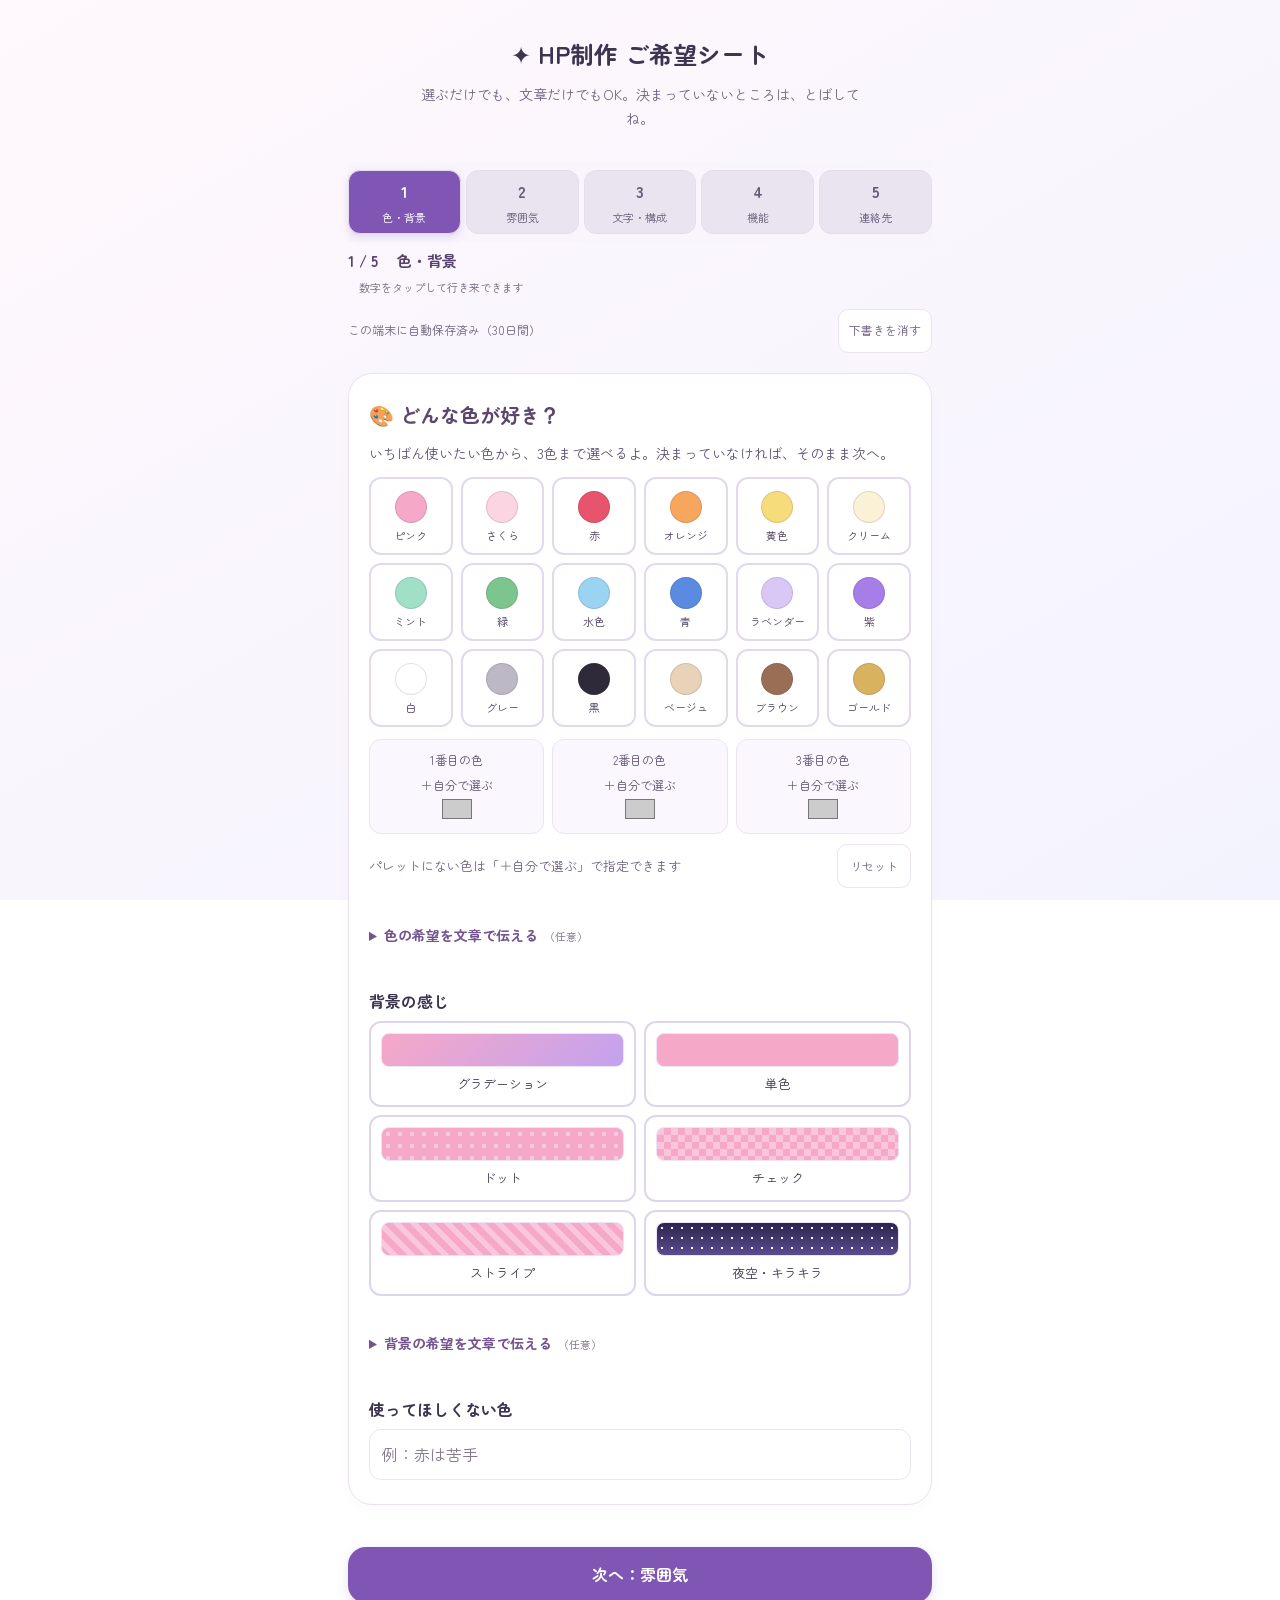
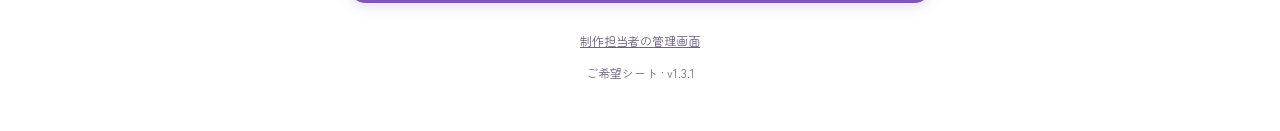
==== index.html @ 6a395597 "Handle empty preview before any choices" ====
<!doctype html>
<html lang="ja">
<head>
<meta charset="utf-8">
<meta name="viewport" content="width=device-width,initial-scale=1,viewport-fit=cover">
<title>HP制作 ご希望シート</title>
<meta name="description" content="ホームページ制作の希望（色・モチーフ・文字・機能）を選んで伝えられるシート">
<meta name="theme-color" content="#f6a8c8">
<link rel="manifest" href="manifest.json">
<link rel="icon" href="icon-192.png">
<link rel="apple-touch-icon" href="apple-touch-icon.png">
<meta name="apple-mobile-web-app-capable" content="yes">
<meta name="mobile-web-app-capable" content="yes">
<meta name="apple-mobile-web-app-title" content="ご希望シート">
<meta name="apple-mobile-web-app-status-bar-style" content="default">
<meta property="og:title" content="HP制作 ご希望シート">
<meta property="og:description" content="色・モチーフ・文字・ほしい機能を選ぶだけ。選ぶとイメージが変わります">
<meta property="og:image" content="icon-512.png">
<link href="https://fonts.googleapis.com/css2?family=Zen+Maru+Gothic:wght@500;700&family=Yomogi&family=Shippori+Mincho:wght@600&family=Mochiy+Pop+One&family=M+PLUS+1p:wght@500;800&display=swap" rel="stylesheet">
<style>
:root{
  --bg:#fbf8fd; --card:#fff; --ink:#3d3550; --sub:#8a7f9c;
  --accent:#a77ee8; --line:#ece3f5; --err:#e0607e;
}
*{box-sizing:border-box}
body{margin:0;background:var(--bg);color:var(--ink);font-family:"Zen Maru Gothic",sans-serif;line-height:1.7}
.wrap{max-width:560px;margin:0 auto;padding:20px 16px 80px}
header{text-align:center;margin-bottom:14px}
h1{font-size:21px;margin:4px 0 2px}
header p{color:var(--sub);font-size:13px;margin:0}

/* ===== live preview ===== */
.pvbox{position:sticky;top:0;z-index:5;background:var(--bg);padding:8px 0 10px;margin:0 -16px 6px;padding-left:16px;padding-right:16px}
.pvlabel{display:flex;justify-content:space-between;align-items:center;font-size:12px;color:var(--sub);margin-bottom:4px}
.pvlabel button{background:none;border:none;color:var(--sub);font:inherit;font-size:12px;cursor:pointer;padding:2px 4px}
#pv{--c1:#f6a8c8;--c2:#ffffff;--c3:#c3a2ee;--pf:"Zen Maru Gothic";
  border-radius:18px;overflow:hidden;box-shadow:0 6px 22px rgba(120,90,170,.15);
  font-family:var(--pf),sans-serif;position:relative;transition:height .3s}
#pv.mini .pvbody{display:none}
.pvtop{position:relative;padding:18px 16px 16px;text-align:center;color:var(--pink-ink,#fff);overflow:hidden}
.pvtop .bgl{position:absolute;inset:0;z-index:0}
.pvtop>*:not(.bgl){position:relative;z-index:1}
.pvicon{width:54px;height:54px;border-radius:50%;margin:0 auto 6px;background:var(--c2);border:3px solid #fff;display:grid;place-items:center;font-size:24px;box-shadow:0 2px 8px rgba(0,0,0,.1)}
.pvname{font-size:20px;font-weight:700;line-height:1.3;text-shadow:0 1px 6px rgba(0,0,0,.15);word-break:break-all}
.pvsub{font-size:11px;opacity:.9}
.floaty{position:absolute;font-size:16px;opacity:.85;animation:fl 4s ease-in-out infinite;z-index:1}
@keyframes fl{50%{transform:translateY(-5px) rotate(8deg)}}
.pvbody{background:var(--c2);padding:12px;display:grid;gap:8px}
.pvbody.cards{grid-template-columns:1fr 1fr}
.pvbody.tabs{grid-template-columns:1fr}
.pvtabs{display:none;gap:4px}
.pvbody.tabs .pvtabs{display:flex}
.pvtabs span{flex:1;text-align:center;font-size:10px;padding:4px;border-radius:8px;background:color-mix(in srgb,var(--c1) 25%,#fff);color:var(--ink)}
.pvtabs span:first-child{background:var(--c1);color:#fff}
.pvcard{background:#fff;border-radius:12px;padding:8px 10px;font-size:11px;color:#4a4458;border:2px solid color-mix(in srgb,var(--c1) 45%,#fff)}
.pvcard b{display:block;font-size:12px;color:color-mix(in srgb,var(--c3) 75%,#000)}
.pvbtn{background:var(--c3);color:#fff;border-radius:999px;text-align:center;padding:7px;font-size:12px;font-weight:700}
.pvbody.cards .pvbtn{grid-column:1/-1}

/* ===== form ===== */
.steps{display:flex;gap:6px;justify-content:center;margin:4px 0 12px}
.steps span{width:28px;height:5px;border-radius:3px;background:var(--line);transition:.3s}
.steps span.on{background:var(--accent)}
.card{background:var(--card);border-radius:20px;padding:20px 16px;box-shadow:0 4px 20px rgba(150,110,200,.07);margin-bottom:14px}
.card h2{font-size:16px;margin:0 0 4px}
.card .lead{color:var(--sub);font-size:12px;margin:0 0 12px}
label.q{display:block;font-weight:700;font-size:14px;margin:18px 0 6px}
.card>label.q:first-of-type{margin-top:6px}
.req{color:var(--err);font-size:11px;margin-left:4px}
.hint{color:var(--sub);font-size:12px;margin:-2px 0 8px}
input[type=text],input[type=url],input[type=date],textarea,select{
  width:100%;padding:11px 12px;border:1.5px solid var(--line);border-radius:12px;font:inherit;font-size:16px;background:#fff;color:var(--ink)}
input:focus,textarea:focus,select:focus{outline:none;border-color:var(--accent)}
textarea{min-height:84px;resize:vertical}
.chips{display:flex;flex-wrap:wrap;gap:7px}
.chips label{cursor:pointer}
.chips input{display:none}
.chips span{display:inline-block;padding:6px 12px;border:1.5px solid var(--line);border-radius:999px;font-size:13px;background:#fff;transition:.15s;user-select:none}
.chips input:checked+span{background:var(--accent);border-color:var(--accent);color:#fff}

.sw{display:grid;grid-template-columns:repeat(6,1fr);gap:8px}
.sw button{aspect-ratio:1;border-radius:50%;border:3px solid #fff;box-shadow:0 0 0 1.5px var(--line);cursor:pointer;position:relative;padding:0}
.sw button .no{position:absolute;inset:0;display:grid;place-items:center;font-size:12px;font-weight:700;color:#fff;text-shadow:0 0 3px rgba(0,0,0,.5)}
.sw button.sel{box-shadow:0 0 0 3px var(--accent)}
.picked{display:flex;gap:8px;margin-top:12px;align-items:stretch}
.picked div{flex:1;border-radius:12px;border:1.5px dashed var(--line);padding:6px;text-align:center;font-size:11px;color:var(--sub);display:flex;flex-direction:column;align-items:center;gap:4px}
.picked i{width:28px;height:28px;border-radius:50%;display:block;border:1.5px solid var(--line)}
.picked input[type=color]{width:34px;height:28px;border:none;background:none;padding:0;cursor:pointer}
.row{display:flex;gap:8px;align-items:center}
.mini-btn{flex:none;padding:7px 12px;border-radius:10px;border:1.5px solid var(--line);background:#fff;font:inherit;font-size:12px;color:var(--sub);cursor:pointer}

.motifs{display:grid;grid-template-columns:repeat(4,1fr);gap:7px}
.motifs label{cursor:pointer}
.motifs input{display:none}
.motifs span{display:flex;flex-direction:column;align-items:center;padding:8px 2px;border:1.5px solid var(--line);border-radius:12px;font-size:11px;background:#fff;user-select:none}
.motifs span b{font-size:22px;line-height:1.2}
.motifs input:checked+span{border-color:var(--accent);background:color-mix(in srgb,var(--accent) 12%,#fff)}

.opts{display:grid;grid-template-columns:1fr 1fr;gap:8px}
.opts label{cursor:pointer}
.opts input{display:none}
.opts span{display:block;border:1.5px solid var(--line);border-radius:12px;padding:10px;text-align:center;background:#fff;font-size:13px}
.opts span em{display:block;font-style:normal;font-size:19px;line-height:1.4;color:var(--ink)}
.opts span small{display:block;color:var(--sub);font-size:11px}
.opts input:checked+span{border-color:var(--accent);box-shadow:0 0 0 1.5px var(--accent)}
.thumb{height:34px;border-radius:8px;margin-bottom:6px;border:1px solid var(--line)}

.feat{display:grid;gap:7px}
.feat label{display:flex;gap:10px;align-items:flex-start;padding:10px 12px;border:1.5px solid var(--line);border-radius:12px;cursor:pointer;font-size:14px}
.feat input{margin-top:5px;accent-color:var(--accent)}
.feat small{display:block;color:var(--sub);font-size:12px}

.nav{display:flex;gap:10px}
.nav button,.big-btn{flex:1;padding:14px;border:none;border-radius:14px;font:inherit;font-weight:700;font-size:15px;cursor:pointer}
.primary{background:var(--accent);color:#fff}
.ghost{background:#fff;color:var(--sub);border:1.5px solid var(--line)!important}
button:disabled{opacity:.5}
.err{color:var(--err);font-size:13px;min-height:1.2em;margin:4px 0}
.page{display:none}.page.on{display:block;animation:in .25s}
@keyframes in{from{opacity:0;transform:translateY(6px)}to{opacity:1}}
.confirm dl{margin:0;font-size:14px}
.confirm dt{color:var(--sub);font-size:12px;margin-top:10px}
.confirm dd{margin:0;white-space:pre-wrap;word-break:break-all}
.done{text-align:center}
.done .em{font-size:44px}
#splash{position:fixed;inset:0;z-index:50;display:grid;place-items:center;background:linear-gradient(160deg,#f6a8c8,#a77ee8);color:#fff;text-align:center;transition:opacity .5s}
#splash.out{opacity:0;pointer-events:none}
#splash .s{font-size:56px;animation:tw 1.2s ease-in-out infinite}
#splash p{margin:6px 0 0;font-weight:700;letter-spacing:.1em}
@keyframes tw{50%{transform:scale(1.2) rotate(15deg)}}
@media (prefers-reduced-motion:reduce){#splash .s,.floaty{animation:none}}
.copybox{text-align:left;background:var(--bg);border-radius:12px;padding:12px;font-size:12px;white-space:pre-wrap;max-height:220px;overflow:auto;margin:12px 0}
</style>
<link rel="stylesheet" href="app.css?v=1.3.1">
</head>
<body>
<div id="splash"><div><div class="s">✦</div><p>ご希望シート</p></div></div>
<div class="wrap">
  <header>
    <h1>✦ HP制作 ご希望シート</h1>
    <p>選ぶだけでも、文章だけでもOK。決まっていないところは、とばしてね。</p>
  </header>

  <nav class="steps" id="steps" aria-label="入力ステップ"><button type="button" data-step="0" aria-label="1 色・背景へ移動"><b>1</b>色・背景</button><button type="button" data-step="1" aria-label="2 雰囲気へ移動"><b>2</b>雰囲気</button><button type="button" data-step="2" aria-label="3 文字・構成へ移動"><b>3</b>文字・構成</button><button type="button" data-step="3" aria-label="4 機能へ移動"><b>4</b>機能</button><button type="button" data-step="4" aria-label="5 連絡先へ移動"><b>5</b>連絡先</button></nav>

  <p id="stepLabel" class="hint" aria-live="polite">1 / 5　色・背景</p>
  <div class="save-row"><small id="saveState" role="status">この端末に自動保存します</small><button type="button" class="mini-btn" id="clearDraft">下書きを消す</button></div>
  <form id="f" novalidate>
  <div class="honeypot" aria-hidden="true"><label>Website<input name="website" tabindex="-1" autocomplete="off"></label></div>
    <!-- 1 色 -->
    <div class="page on">
      <div class="card">
        <h2>🎨 どんな色が好き？</h2>
        <p class="lead">いちばん使いたい色から、3色まで選べるよ。決まっていなければ、そのまま次へ。</p>
        <div class="sw" id="sw"></div>
        <div class="picked" id="picked"></div>
        <div class="row" style="margin-top:10px">
          <span class="hint" style="margin:0;flex:1">パレットにない色は「＋自分で選ぶ」で指定できます</span>
          <button type="button" class="mini-btn" id="clearColor">リセット</button>
        </div>
<details class="free-field"><summary>色の希望を文章で伝える</summary><label class="sr-only" for="field-color_notes">色の希望を文章で伝える</label><textarea name="color_notes" id="field-color_notes" maxlength="3000" placeholder="例：青を中心に、白と銀を少し。濃すぎない色合いが好きです。"></textarea></details>
        <label class="q">背景の感じ</label>
        <div class="opts" id="bgopts">
          <label><input type="radio" name="bg" value="グラデーション"><span><div class="thumb" style="background:linear-gradient(135deg,#f6a8c8,#c3a2ee)"></div>グラデーション</span></label>
          <label><input type="radio" name="bg" value="単色"><span><div class="thumb" style="background:#f6a8c8"></div>単色</span></label>
          <label><input type="radio" name="bg" value="ドット"><span><div class="thumb" style="background:#f6a8c8 radial-gradient(#fff6 2px,transparent 2.5px) 0 0/12px 12px"></div>ドット</span></label>
          <label><input type="radio" name="bg" value="チェック"><span><div class="thumb" style="background:repeating-conic-gradient(#f6a8c8 0 25%,#f9c6dc 0 50%) 0 0/14px 14px"></div>チェック</span></label>
          <label><input type="radio" name="bg" value="ストライプ"><span><div class="thumb" style="background:repeating-linear-gradient(45deg,#f6a8c8 0 6px,#f9c6dc 6px 12px)"></div>ストライプ</span></label>
          <label><input type="radio" name="bg" value="夜空"><span><div class="thumb" style="background:radial-gradient(#fff 1px,transparent 1.5px) 0 0/10px 10px,linear-gradient(#2c2550,#5a4b8f)"></div>夜空・キラキラ</span></label>
        </div>
<details class="free-field"><summary>背景の希望を文章で伝える</summary><label class="sr-only" for="field-bg_notes">背景の希望を文章で伝える</label><textarea name="bg_notes" id="field-bg_notes" maxlength="3000" placeholder="例：水彩のような背景。夜空だけど暗くなりすぎない感じ。"></textarea></details>
        <label class="q" for="field-ng_color">使ってほしくない色</label>
        <input type="text" maxlength="300" name="ng_color" id="field-ng_color" placeholder="例：赤は苦手">
      </div>
    </div>

    <!-- 2 モチーフ・雰囲気 -->
    <div class="page">
      <div class="card">
        <h2>🧸 どんな雰囲気にしたい？</h2>
        <label class="q">雰囲気（いくつでも）</label>
        <div class="chips" id="moods">
          <label><input type="checkbox" name="mood" value="かわいい"><span>かわいい</span></label>
          <label><input type="checkbox" name="mood" value="ゆめかわ"><span>ゆめかわ</span></label>
          <label><input type="checkbox" name="mood" value="天使界隈"><span>天使界隈</span></label>
          <label><input type="checkbox" name="mood" value="地雷系"><span>地雷系</span></label>
          <label><input type="checkbox" name="mood" value="量産型"><span>量産型</span></label>
          <label><input type="checkbox" name="mood" value="ポップ"><span>ポップ</span></label>
          <label><input type="checkbox" name="mood" value="ナチュラル"><span>ナチュラル</span></label>
          <label><input type="checkbox" name="mood" value="クール"><span>クール</span></label>
          <label><input type="checkbox" name="mood" value="大人っぽい"><span>大人っぽい</span></label>
          <label><input type="checkbox" name="mood" value="和風"><span>和風</span></label>
          <label><input type="checkbox" name="mood" value="レトロ"><span>レトロ</span></label>
          <label><input type="checkbox" name="mood" value="シンプル"><span>シンプル</span></label>
        </div>
<details class="free-field"><summary>雰囲気の希望を文章で伝える</summary><label class="sr-only" for="field-mood_notes">雰囲気の希望を文章で伝える</label><textarea name="mood_notes" id="field-mood_notes" maxlength="3000" placeholder="例：かわいいけれど子どもっぽすぎない、落ち着いた雰囲気。"></textarea></details>
        <label class="q">入れたいモチーフ（いくつでも）</label>
        <div class="motifs" id="motifs"></div>
        <label class="q" for="field-motif_other">モチーフ・好きなものを自由に書く<span class="optional">任意</span></label>
        <p class="hint">推し・好きな食べ物・口ぐせなど、なんでも</p>
        <textarea name="motif_other" id="field-motif_other" maxlength="3000" placeholder="例：海とクラゲ。星や月も少し入れたい。キャラクターは使わない。"></textarea>
        <label class="q" for="field-ng_motif">使ってほしくないモチーフ</label>
        <input type="text" maxlength="300" name="ng_motif" id="field-ng_motif" placeholder="例：ハートはなし">
      </div>
    </div>

    <!-- 3 文字・レイアウト -->
    <div class="page">
      <div class="card">
        <h2>🔤 文字やページの感じは？</h2>
        <label class="q">文字の感じ</label>
        <div class="opts">
          <label><input type="radio" name="font" value="まるもじ" data-ff="Zen Maru Gothic"><span><em style="font-family:'Zen Maru Gothic'">あいうえお</em>まるもじ</span></label>
          <label><input type="radio" name="font" value="手書き風" data-ff="Yomogi"><span><em style="font-family:Yomogi">あいうえお</em>手書き風</span></label>
          <label><input type="radio" name="font" value="ぽってり" data-ff="Mochiy Pop One"><span><em style="font-family:'Mochiy Pop One'">あいうえお</em>ぽってり</span></label>
          <label><input type="radio" name="font" value="上品（明朝）" data-ff="Shippori Mincho"><span><em style="font-family:'Shippori Mincho'">あいうえお</em>上品（明朝）</span></label>
          <label><input type="radio" name="font" value="すっきり" data-ff="M PLUS 1p"><span><em style="font-family:'M PLUS 1p'">あいうえお</em>すっきり</span></label>
          <label><input type="radio" name="font" value="おまかせ" data-ff="Zen Maru Gothic"><span><em>？</em>おまかせ</span></label>
        </div>
<details class="free-field"><summary>文字の希望を文章で伝える</summary><label class="sr-only" for="field-font_notes">文字の希望を文章で伝える</label><textarea name="font_notes" id="field-font_notes" maxlength="3000" placeholder="例：細めで読みやすい文字。タイトルだけ手書き風にしたい。"></textarea></details>
        <label class="q">ページのつくり</label>
        <div class="opts">
          <label><input type="radio" name="layout" value="縦に長い1ページ" data-l=""><span><em>📜</em>縦に長い1ページ<small>スクロールで全部見られる</small></span></label>
          <label><input type="radio" name="layout" value="タブで切り替え" data-l="tabs"><span><em>🗂️</em>タブで切り替え<small>アプリっぽい</small></span></label>
          <label><input type="radio" name="layout" value="カードを並べる" data-l="cards"><span><em>🧩</em>カードを並べる<small>見たい所をタップ</small></span></label>
          <label><input type="radio" name="layout" value="おまかせ" data-l=""><span><em>？</em>おまかせ</span></label>
        </div>
<details class="free-field"><summary>ページ構成の希望を文章で伝える</summary><label class="sr-only" for="field-layout_notes">ページ構成の希望を文章で伝える</label><textarea name="layout_notes" id="field-layout_notes" maxlength="3000" placeholder="例：最初に大きなイラスト、次にプロフィール。SNSのリンクは下にまとめたい。"></textarea></details>
        <label class="q" for="field-reference">参考にしたいサイト・画像</label>
        <textarea maxlength="3000" name="reference" id="field-reference" placeholder="例：参考サイトのURLと、好きな配色・写真の配置・文字の雰囲気など"></textarea>
      </div>
    </div>

    <!-- 4 機能 -->
    <div class="page">
      <div class="card">
        <h2>✨ こんなこと、できたらいいな</h2>
        <div class="feat">
          <label><input type="checkbox" name="features" value="プロフィール・SNSリンク"><div>プロフィール・SNSリンク<small>基本セット</small></div></label>
          <label><input type="checkbox" name="features" value="今週の配信予定"><div>今週の配信予定<small>自分で書き換えられる</small></div></label>
          <label><input type="checkbox" name="features" value="歌える曲リスト＋リクエスト"><div>歌える曲リスト＋リクエスト箱</div></label>
          <label><input type="checkbox" name="features" value="匿名メッセージ"><div>匿名メッセージ<small>マシュマロみたいな質問箱</small></div></label>
          <label><input type="checkbox" name="features" value="Xポスト掲載"><div>Xのポストを載せる</div></label>
          <label><input type="checkbox" name="features" value="おみくじ・スタンプカード"><div>おみくじ・スタンプカード<small>リスナーが毎日遊べる</small></div></label>
          <label><input type="checkbox" name="features" value="アプリ化＋オープニング"><div>アプリ化＋オープニング演出<small>ホーム画面にアイコンで置ける</small></div></label>
        </div>
        <label class="q" for="field-features_other">必要な機能・使い方を自由に書く<span class="optional">任意</span></label>
        <textarea maxlength="3000" name="features_other" id="field-features_other" placeholder="例：歌のリクエストを受け付けたい。イベント時だけお知らせを出したい。"></textarea>
      </div>
    </div>

    <!-- 5 あなたについて -->
    <div class="page">
      <div class="card">
        <h2>💌 最後に、あなたのこと</h2>
        <label class="q" for="field-name">活動名<span class="req">必須</span></label>
        <input type="text" maxlength="100" name="name" id="field-name" required placeholder="活動で使っているお名前を入力">
        <label class="q" for="field-contact">連絡先（XのID など）<span class="req">必須</span></label>
        <input type="text" maxlength="300" name="contact" id="field-contact" required placeholder="@xxxx">
        <label class="q">活動している場所</label>
        <div class="chips">
          <label><input type="checkbox" name="platform" value="Mirrativ"><span>Mirrativ</span></label>
          <label><input type="checkbox" name="platform" value="YouTube"><span>YouTube</span></label>
          <label><input type="checkbox" name="platform" value="TikTok"><span>TikTok</span></label>
          <label><input type="checkbox" name="platform" value="IRIAM"><span>IRIAM</span></label>
          <label><input type="checkbox" name="platform" value="Twitch"><span>Twitch</span></label>
          <label><input type="checkbox" name="platform" value="その他"><span>その他</span></label>
        </div>
<details class="free-field"><summary>活動場所を自由に書く</summary><label class="sr-only" for="field-platform_other">活動場所を自由に書く</label><textarea name="platform_other" id="field-platform_other" maxlength="3000" placeholder="例：ツイキャスとYouTube。今後はライブ活動もしたい。"></textarea></details>
        <label class="q" for="field-agency">事務所・グループ</label>
        <input type="text" maxlength="300" name="agency" id="field-agency" placeholder="個人なら空欄でOK">
        <label class="q" for="field-profile_url">今あるプロフィールページ</label>
        <input type="url" maxlength="2000" name="profile_url" id="field-profile_url" placeholder="ピクページ・lit.link など">
        <label class="q" for="field-deadline">いつ頃までにほしい？</label>
        <select name="deadline" id="field-deadline">
          <option value="">特になし</option><option>1週間以内</option><option>2週間以内</option><option>1か月以内</option><option>日付を指定</option>
        </select>
        <input type="date" name="deadline_date" aria-label="希望の日付" style="margin-top:8px;display:none">
<details class="free-field"><summary>希望時期・スケジュールを自由に書く</summary><label class="sr-only" for="field-deadline_other">希望時期・スケジュールを自由に書く</label><textarea name="deadline_other" id="field-deadline_other" maxlength="3000" placeholder="例：来月のイベントまでに。急ぎではないので相談して決めたい。"></textarea></details>
        <label class="q">アイコン・立ち絵などの素材</label>
        <div class="chips">
          <label><input type="radio" name="assets" value="ある（あとで送る）"><span>ある（あとで送る）</span></label>
          <label><input type="radio" name="assets" value="まだない"><span>まだない</span></label>
        </div>
<details class="free-field"><summary>使いたい素材・画像について自由に書く</summary><label class="sr-only" for="field-assets_other">使いたい素材・画像について自由に書く</label><textarea name="assets_other" id="field-assets_other" maxlength="3000" placeholder="例：立ち絵はあります。ロゴは相談したい。画像はあとでDMで送ります。"></textarea></details>
        <label class="q" for="field-message">メッセージ・相談したいこと</label>
        <textarea maxlength="3000" name="message" id="field-message"></textarea>
      </div>
      <div class="card"><h2>個人情報の取り扱い</h2><p class="hint">活動名・連絡先・ご希望は、HP制作の相談・ご連絡と制作対応に使用します。回答は管理者のみが閲覧します。カード番号やパスワードなどは記入しないでください。不要になった回答は制作担当者に削除を依頼できます。</p><p class="hint">入力途中の内容は、この端末に30日間保存されます。共用端末では「下書きを消す」をご利用ください。</p><label class="consent"><input type="checkbox" name="consent" required value="yes">個人情報の取り扱いに同意する<span class="req">必須</span></label></div>
      </div>
    <div class="page review-page">
      <div class="card confirm" id="confirm"></div>
      <details class="pvbox" id="previewDetails" hidden>
    <summary>選択内容の参考プレビューを見る</summary>
    <p class="text-preview-notice" hidden>文章で伝える内容は、そのまま制作担当者に届きます。自由記述からイメージを自動生成する機能はありません。</p>
    <div id="pv">
      <div class="pvtop"><div class="bgl" id="pvbg"></div>
        <div class="pvicon" id="pvicon">🙂</div>
        <div class="pvname" id="pvname">あなたの名前</div>
        <div class="pvsub" id="pvsub">official site</div>
      </div>
      <div class="pvbody" id="pvbody">
        <div class="pvtabs"><span>ホーム</span><span>予定</span><span>歌</span><span>メッセージ</span></div>
        <div class="pvcard"><b>プロフィール</b>はじめまして！</div>
        <div class="pvcard"><b>今週の配信</b>月・水・金 22:00〜</div>
        <div class="pvbtn">メッセージを送る</div>
      </div>
    </div>
  </details>
    </div>

    <div class="err" id="err" role="alert" aria-live="polite"></div>
    <div class="nav">
      <button type="button" class="ghost" id="back" style="display:none">もどる</button>
      <button type="button" class="primary" id="next">つぎへ</button>
    </div>
  </form>

  <div class="card done" id="done" style="display:none">
    <div class="em">💌</div>
    <h2 id="doneTitle">送信しました！</h2>
    <p id="doneText" style="font-size:14px;margin:4px 0">ご希望ありがとうございます。内容を見てご連絡します。</p>
    <div class="copybox" id="copybox"></div>
    <button type="button" class="big-btn primary" id="copyBtn" style="width:100%">内容をコピー</button>
    <button type="button" class="big-btn ghost" id="downloadBtn" style="width:100%;margin-top:8px">控えをダウンロード</button>
  </div>
  <footer><a href="admin.html">制作担当者の管理画面</a><p>ご希望シート · v1.3.1</p></footer>
</div>

<script src="config.js"></script>
<script>
// 公開用設定。秘密鍵は含めない。
const SUPABASE_URL = HP_CONFIG.url;
const SUPABASE_ANON_KEY = HP_CONFIG.key;
// ▲

const PALETTE = [
  ["ピンク","#f6a8c8"],["さくら","#fcd5e3"],["赤","#e8546b"],["オレンジ","#f7a65e"],["黄色","#f7dc7c"],["クリーム","#fbf1d6"],
  ["ミント","#9fe0c6"],["緑","#7cc58f"],["水色","#9ad4f2"],["青","#5b8be0"],["ラベンダー","#d9c8f5"],["紫","#a77ee8"],
  ["白","#ffffff"],["グレー","#bdb8c6"],["黒","#2f2a3a"],["ベージュ","#e8d3b9"],["ブラウン","#9a6e55"],["ゴールド","#d9b25f"]
];
const MOTIFS = [
  ["⭐","星"],["🌙","月"],["☁️","雲"],["🌈","にじ"],["🎀","リボン"],["👼","天使・羽"],["🦋","ちょうちょ"],["🌸","花"],
  ["🍓","いちご"],["🍰","スイーツ"],["🐰","うさぎ"],["🐱","ねこ"],["🐶","いぬ"],["🧸","くま"],["🎵","音符"],["💎","宝石"],
  ["🌊","海"],["🍀","クローバー"],["👑","王冠"],["🫧","しゃぼん玉"]
];

const $ = id => document.getElementById(id);
const f = $("f");
let colors = [];          // [{name,hex}]

// ---- color palette ----
$("sw").innerHTML = PALETTE.map(([n,h],i) =>
  `<button type="button" data-i="${i}" title="${n}" aria-label="${n}" style="--swatch:${h}"><span class="no"></span><span class="color-name">${n}</span></button>`).join("");
$("sw").onclick = e => {
  const b = e.target.closest("button"); if (!b) return;
  const [name,hex] = PALETTE[b.dataset.i];
  const at = colors.findIndex(c => c.hex === hex);
  if (at >= 0) colors.splice(at,1);
  else if (colors.length < 3) colors.push({name,hex});
  else { $("saveState").textContent = "色は3色まで。選んだ色をもう一度タップすると外せます"; return; }
  renderColors();
};
$("clearColor").onclick = () => { colors = []; renderColors(); };

function renderColors(){
  document.querySelectorAll("#sw button").forEach(b => {
    const at = colors.findIndex(c => c.hex === PALETTE[b.dataset.i][1]);
    b.classList.toggle("sel", at >= 0);
    b.querySelector(".no").textContent = at >= 0 ? at + 1 : "";
    b.querySelector(".no").style.color = ink(PALETTE[b.dataset.i][1]);
    b.setAttribute("aria-pressed",at>=0);
  });
  const names = ["1番目の色","2番目の色","3番目の色"];
  $("picked").innerHTML = names.map((n,i) => {
    const c = colors[i];
    return c
      ? `<div><i style="background:${c.hex}"></i>${n}<br>${c.name}</div>`
      : `<div>${n}<label style="cursor:pointer;display:flex;flex-direction:column;align-items:center">＋自分で選ぶ<input type="color" data-slot="${i}" value="#cccccc"></label></div>`;
  }).join("");
  $("picked").querySelectorAll("input[type=color]").forEach(inp => {
    inp.onchange = () => {
      const slot = Math.min(+inp.dataset.slot, colors.length);
      colors[slot] = {name:"指定色 " + inp.value, hex:inp.value};
      renderColors();
    };
  });
  updatePreview();
  if (typeof saveDraft === "function") saveDraft();
}

// ---- motifs ----
$("motifs").innerHTML = MOTIFS.map(([e,n]) =>
  `<label><input type="checkbox" name="motif" value="${n}" data-e="${e}"><span><b>${e}</b>${n}</span></label>`).join("");

// ---- preview ----
function lum(hex){ return [1,3,5].map(i=>parseInt(hex.slice(i,i+2),16)/255).map(v=>v<=.04045?v/12.92:((v+.055)/1.055)**2.4).reduce((a,v,i)=>a+v*[.2126,.7152,.0722][i],0); }
function ink(hex){return lum(hex)>.179?"#262033":"#ffffff";}
function mix(hex, w){ // mix with white
  const n = parseInt(hex.slice(1),16), r=n>>16,g=n>>8&255,b=n&255;
  const m = v => Math.round(v + (255-v)*w);
  return `rgb(${m(r)},${m(g)},${m(b)})`;
}
function updatePreview(){
  const pv = $("pv");
  const textOnly=!hasChoices();
  
  document.querySelector(".text-preview-notice").hidden=false;
  document.querySelector(".text-preview-notice").textContent=textOnly?"文章で書いた希望をそのまま送信します。自由記述からプレビューを自動生成する機能はありません。":"プレビューは選択肢を反映した参考イメージです。自由記述の希望は自動反映されませんが、文章のまま送信されます。";
  $("previewDetails").hidden=textOnly || cur!==5;
  const c1 = colors[0]?.hex || "#f6a8c8";
  const c3 = colors[2]?.hex || colors[1]?.hex || "#c3a2ee";
  const c2 = colors[1] ? mix(colors[1].hex, .75) : mix(c1, .85);
  pv.style.setProperty("--c1", c1);
  pv.style.setProperty("--c2", c2);
  pv.style.setProperty("--c3", c3);
  const light = mix(c1,.45);
  const bg = f.bg.value;
  const BG = {
    "グラデーション": `linear-gradient(135deg,${c1},${c3})`,
    "単色": c1,
    "ドット": `radial-gradient(#ffffff88 2.5px,transparent 3px) 0 0/16px 16px, ${c1}`,
    "チェック": `repeating-conic-gradient(${c1} 0 25%, ${light} 0 50%) 0 0/22px 22px`,
    "ストライプ": `repeating-linear-gradient(45deg,${c1} 0 9px,${light} 9px 18px)`,
    "夜空": `radial-gradient(#fff 1px,transparent 1.6px) 0 0/18px 18px, radial-gradient(#fff9 1px,transparent 1.5px) 9px 9px/18px 18px, linear-gradient(#262046, ${c1})`
  };
  $("pvbg").style.background = BG[bg] || BG["グラデーション"];
  const dark = bg === "夜空" || (bg !== "グラデーション" ? lum(c1) < .6 : (lum(c1)+lum(c3))/2 < .6);
  $("pvname").style.color = $("pvsub").style.color = dark ? "#fff" : "#3d3550";
  $("pvname").style.textShadow = dark ? "" : "0 1px 0 #fff8";

  // font & layout
  const fo = f.querySelector('input[name=font]:checked');
  pv.style.setProperty("--pf", `"${fo?.dataset.ff || "Zen Maru Gothic"}"`);
  const lo = f.querySelector('input[name=layout]:checked');
  $("pvbody").className = "pvbody " + (lo?.dataset.l || "");

  // name
  $("pvname").textContent = f.elements.namedItem("name").value.trim() || "あなたの名前";

  document.querySelector(".pvbtn").style.color = ink(c3);
  const firstTab=document.querySelector(".pvtabs span");if(firstTab)firstTab.style.color=ink(c1);
  const moods = [...f.querySelectorAll('input[name=mood]:checked')].map(x=>x.value);
  $("pvsub").textContent = moods.length ? moods.join(" · ") : "official site";
  const fs = [...f.querySelectorAll('input[name=features]:checked')].map(x=>x.value);
  $("pvbody").querySelectorAll(".pvcard").forEach(x=>x.remove());
  for(const label of fs){const el=document.createElement("div");el.className="pvcard";el.textContent=label;$("pvbody").insertBefore(el,$("pvbody").querySelector(".pvbtn"));}
  const bt=$("pvbody").querySelector(".pvbtn");bt.hidden=!fs.includes("匿名メッセージ");bt.textContent="メッセージを送る";
  $("pvbody").querySelector(".pvtabs").innerHTML=fs.map(x=>`<span>${esc(x.split("＋")[0])}</span>`).join("");
  // motifs floating
  pv.querySelectorAll(".floaty").forEach(x => x.remove());
  const ems = [...f.querySelectorAll('input[name=motif]:checked')].map(x => x.dataset.e);
  $("pvicon").textContent = ems[0] || "🙂";
  const spots = [[6,8],[84,10],[12,62],[80,60],[44,4],[90,36],[2,36]];
  ems.slice(0,7).forEach((e,i) => {
    const s = document.createElement("span");
    s.className = "floaty"; s.textContent = e;
    s.style.left = spots[i][0] + "%"; s.style.top = spots[i][1] + "%";
    s.style.animationDelay = (i*.5) + "s";
    pv.querySelector(".pvtop").appendChild(s);
  });
}
f.addEventListener("input", updatePreview);
f.addEventListener("change", updatePreview);
// ---- steps ----
const pages = [...document.querySelectorAll(".page")];
const dots = [...document.querySelectorAll("#steps button")];
const next = $("next"), back = $("back"), err = $("err");
dots.forEach((b,i)=>b.onclick=()=>{if(!sending && i!==cur){resetReview();show(i);}});
let cur = 0;

f.deadline.addEventListener("change", e => {
  f.deadline_date.style.display = e.target.value === "日付を指定" ? "block" : "none";
});

const MULTI = ["platform","mood","motif","features"];
function hasChoices(){return colors.length>0 || !!f.querySelector('input[name=bg]:checked,input[name=font]:checked,input[name=layout]:checked,input[name=mood]:checked,input[name=motif]:checked,input[name=features]:checked,input[name=platform]:checked,input[name=assets]:checked') || !!f.deadline.value;}
function collect(){
  const fd = new FormData(f), o = {};
  for (const k of new Set(fd.keys())) {
    const v = fd.getAll(k).filter(x => x !== "");
    o[k] = MULTI.includes(k) ? v : (v[0] || "");
  }
  o.colors = colors.map((c,i) => `${["1番目","2番目","3番目"][i]}：${c.name}（${c.hex}）`);
  if (o.deadline === "日付を指定") o.deadline = o.deadline_date || "日付未入力";
  delete o.deadline_date;
  delete o.website;
  o.input_mode=hasChoices()?"選択肢と文章":"文章だけ";
  if(!o.colors.length)delete o.colors;
  return o;
}

const LABELS = {input_mode:"希望の伝え方",color_notes:"色の希望（自由記述）",bg_notes:"背景の希望（自由記述）",mood_notes:"雰囲気（自由記述）",font_notes:"文字（自由記述）",layout_notes:"ページ構成（自由記述）",platform_other:"活動場所（自由記述）",deadline_other:"希望時期（自由記述）",assets_other:"素材（自由記述）",name:"活動名",contact:"連絡先",platform:"活動場所",agency:"事務所",profile_url:"プロフィールページ",
  colors:"色",bg:"背景",ng_color:"NGの色",mood:"雰囲気",motif:"モチーフ",motif_other:"ほかのモチーフ",ng_motif:"NGモチーフ",
  font:"文字",layout:"つくり",reference:"参考",features:"ほしい機能",features_other:"ほかにほしいもの",
  deadline:"希望時期",assets:"素材",message:"メッセージ"};
const esc = s => String(s).replace(/[&<>"']/g, c => ({"&":"&amp;","<":"&lt;",">":"&gt;",'"':"&quot;","'":"&#39;"}[c]));
const fmt = v => Array.isArray(v) ? v.join("、") : v;

function asText(o){
  let t = "【HP制作 ご希望シート】\n";
  for (const k in LABELS) if (fmt(o[k])) t += `■${LABELS[k]}\n${fmt(o[k])}\n`;
  return t;
}
function renderConfirm(){
  const o=collect();
  const groups=[['🎨 色・背景',['colors','color_notes','bg','bg_notes','ng_color']],['🧸 雰囲気',['mood','mood_notes','motif','motif_other','ng_motif']],['🔤 文字・構成',['font','font_notes','layout','layout_notes','reference']],['✨ ほしい機能',['features','features_other']],['💌 連絡先など',['name','contact','platform','platform_other','agency','profile_url','deadline','deadline_other','assets','assets_other','message']]];
  let h='<h2>💌 この内容で送っていい？</h2><p class="lead">直したいところは「修正」へ。空欄の希望は、あとで相談して決められるよ。</p>';
  groups.forEach(([title,keys],i)=>{const rows=keys.filter(k=>fmt(o[k]));h+=`<section class="review-group"><div class="review-heading"><h3>${title}</h3><button type="button" class="mini-btn" data-edit="${i}" aria-label="${title}を修正">修正</button></div>`+(rows.length?'<dl>'+rows.map(k=>`<dt>${LABELS[k]}</dt><dd>${esc(fmt(o[k]))}</dd>`).join('')+'</dl>':'<p class="hint">まだ決まっていない・あとで相談</p>')+'</section>';});
  $("confirm").innerHTML=h;$("confirm").querySelector("h2").tabIndex=-1;
  $("confirm").querySelectorAll('[data-edit]').forEach(b=>b.onclick=()=>show(+b.dataset.edit));
}

function show(i,move=true){
  pages[cur].classList.remove("on"); cur = i; pages[cur].classList.add("on");
  dots.forEach((d,j) => {d.classList.toggle("on", j <= cur);d.classList.toggle("current",j===Math.min(cur,4));if(j===Math.min(cur,4))d.setAttribute("aria-current","step");else d.removeAttribute("aria-current");});
  back.style.display = cur ? "block" : "none";
  const last = cur === pages.length - 1;
  next.textContent = last ? "この内容で送信する" : cur===4?"送る内容を確認する":`次へ：${["","雰囲気","文字・構成","機能","連絡先"][cur+1]}`;
  $("stepLabel").textContent = last?"送信前の確認":`${cur+1} / 5　 ${["色・背景","モチーフ・雰囲気","文字とつくり","ほしい機能","あなたについて"][cur]}`;
  $("stepLabel").classList.toggle("at-review",last);
  $("previewDetails").hidden=true; $("previewDetails").open=false;
  if (last){renderConfirm();$("previewDetails").hidden=!hasChoices();}
  saveDraft();
  err.textContent = "";
  if(!move)return;
  pages[cur].querySelector("h2").focus({preventScroll:true});
  pages[cur].scrollIntoView({block:"start",behavior:matchMedia("(prefers-reduced-motion: reduce)").matches?"instant":"smooth"});
}
function validate(all=false){
  const scope=all?f:pages[cur];
  const bad=[...scope.querySelectorAll("[required],input[type=url]")].find(el=>el.required?(el.type==="checkbox"?!el.checked:!el.value.trim()||!el.checkValidity()):!el.checkValidity());
  if(bad){const pi=pages.findIndex(p=>p.contains(bad));if(pi>=0&&pi!==cur)show(pi);err.textContent=bad.type==="checkbox"?"個人情報の取り扱いへの同意を確認してください":bad.type==="url"?"URLは https:// から入力してください":"必須項目・入力内容を確認してください";bad.focus();return false;}
  if(f.deadline.value==="日付を指定"&&!f.deadline_date.value){if(cur!==4)show(4);err.textContent="希望日付を入力してください";f.deadline_date.focus();return false;}
  return true;
}
let sending=false;
function resetReview(){}
f.addEventListener("input",resetReview); f.addEventListener("change",resetReview);
back.onclick = () => {if(!sending){resetReview();show(cur - 1);}};
next.onclick = async () => {
  if(sending||!validate(cur>=4))return;
  if(cur<pages.length-1)return show(cur+1);
  renderConfirm();
  const o=collect();o.consent=true;
  const body=JSON.stringify(o);
  if(new TextEncoder().encode(body).length>22000){err.textContent="全体の入力内容が長すぎます。文章を少し短くしてから送信してください。";return;}
  if(pending?.body!==body)pending={id:crypto.randomUUID(),body};
  saveDraft();sending=true;dots.forEach(b=>b.disabled=true);[...f.elements].forEach(el=>el.disabled=true);$("clearDraft").disabled=true;next.disabled=back.disabled=true;next.textContent="送信中…";err.textContent="保存結果を確認しています。しばらくお待ちください";
  const controller=new AbortController(), timeout=setTimeout(()=>controller.abort(),20000);
  try {
    const res=await fetch(SUPABASE_URL+"/functions/v1/hp-request-submit",{method:"POST",headers:{"Content-Type":"application/json",apikey:SUPABASE_ANON_KEY,Authorization:"Bearer "+HP_CONFIG.publicJwt},body:JSON.stringify({id:pending.id,data:o,website:f.website.value}),signal:controller.signal});
    const result=await res.json();
    if(!res.ok||result.id!==pending.id||!result.created_at)throw new Error(result.error||"保存を確認できませんでした");
    f.hidden=true;f.style.display="none";$("steps").hidden=true;$("stepLabel").hidden=true;$("done").style.display="block";
    $("copybox").textContent=asText(o)+"\n受付番号："+result.id+"\n送信日時："+new Date(result.created_at).toLocaleString("ja-JP");
    $("doneText").textContent="ご希望を保存しました。内容を確認してご連絡します。控えをコピー・ダウンロードできます。";
    try{localStorage.removeItem(DRAFT_KEY);}catch{}pending=null;
    $("saveState").textContent="送信済み（この端末の下書きは削除しました）";scrollTo({top:0,behavior:"smooth"});
  }catch(e){err.textContent=(e.name==="AbortError"?"通信が時間切れになりました。保存済みの可能性があります。同じ内容で再送しても重複しません。":"送信結果を確認できませんでした："+e.message)+" 入力は残っています。接続を確認して再送してください。";}
  finally{clearTimeout(timeout);sending=false;dots.forEach(b=>b.disabled=false);[...f.elements].forEach(el=>el.disabled=false);$("clearDraft").disabled=false;next.disabled=back.disabled=false;next.textContent="この内容で送信する";}
};
$("copyBtn").onclick = async () => {
  const t = $("copybox").textContent;
  try { await navigator.clipboard.writeText(t); }
  catch(e){
    const r = document.createRange(); r.selectNodeContents($("copybox"));
    const s = getSelection(); s.removeAllRanges(); s.addRange(r); if(!document.execCommand("copy")){ $("copyBtn").textContent="内容を長押ししてコピーしてください"; return; }
  }
  $("copyBtn").textContent = "コピーしました ✓";
  setTimeout(() => $("copyBtn").textContent = "内容をコピー", 2000);
};

const DRAFT_KEY="hp_request_draft_v1";
let pending=null, restoring=true;
function saveDraft(){if(restoring||sending)return;try{const fields=[...f.elements].filter(x=>x.name&&x.name!=="website").map(x=>({name:x.name,value:x.value,checked:x.checked,type:x.type}));localStorage.setItem(DRAFT_KEY,JSON.stringify({fields,colors,step:cur,pending,savedAt:Date.now()}));$("saveState").textContent="この端末に自動保存済み（30日間）";}catch{$("saveState").textContent="この端末では自動保存できません。画面を閉じずに入力してください";}}
try{const d=JSON.parse(localStorage.getItem(DRAFT_KEY)||"null");if(d&&Date.now()-d.savedAt<30*86400000){const wasTextOnly=(d.fields||[]).some(v=>v.name==="input_mode"&&v.value==="文章だけ"&&v.checked);if(wasTextOnly)colors=[];for(const v of d.fields||[]){if(wasTextOnly&&["bg","mood","motif","font","layout","features","platform","deadline","deadline_date","assets"].includes(v.name))continue;for(const el of [...f.elements].filter(el=>el.name===v.name)){if(el.type==="checkbox"||el.type==="radio"){if(el.value===v.value)el.checked=!!v.checked;}else el.value=v.value;}}colors=(wasTextOnly?[]:d.colors||[]).filter(c=>/^#[0-9a-f]{6}$/i.test(c.hex)).slice(0,3);pending=d.pending;cur=0;show(Math.max(0,Math.min(5,d.step||0)),false);}else if(d){localStorage.removeItem(DRAFT_KEY);}}catch{}
restoring=false;
f.deadline_date.style.display=f.deadline.value==="日付を指定"?"block":"none";
f.addEventListener("input",saveDraft); f.addEventListener("change",saveDraft);
$("clearDraft").onclick=()=>{if(!confirm("この端末の入力内容を消して、はじめから入力しますか？"))return;try{localStorage.removeItem(DRAFT_KEY);}catch{}location.reload();};
$("downloadBtn").onclick=()=>{const a=document.createElement("a");a.href=URL.createObjectURL(new Blob([$("copybox").textContent],{type:"text/plain;charset=utf-8"}));a.download="HP制作_送信控え.txt";a.click();setTimeout(()=>URL.revokeObjectURL(a.href),1000);};
f.addEventListener("submit",e=>{e.preventDefault();if(!sending)next.click();});
f.querySelectorAll(".page h2").forEach(x=>x.tabIndex=-1);
// Mark selection areas; the text-only mode omits their values without erasing them.
for(const el of f.querySelectorAll(".sw,.picked,.opts,.chips,.motifs,.feat")){
 el.classList.add("choice-area");
 const prev=el.previousElementSibling;if(prev?.matches("label.q"))prev.classList.add("choice-area");
}
$("clearColor").closest(".row").classList.add("choice-area");
$("sw").previousElementSibling.classList.add("choice-area");
for(const name of ["deadline","deadline_date"]){const el=f.elements.namedItem(name);el.classList.add("choice-area");if(el.previousElementSibling?.matches("label.q"))el.previousElementSibling.classList.add("choice-area");}

for(const el of f.querySelectorAll("details.free-field"))el.open=!!el.querySelector("textarea")?.value;
renderColors();updatePreview();show(cur,false);

// ---- app (PWA) ----
setTimeout(() => $("splash").classList.add("out"), 900);
setTimeout(() => $("splash").remove(), 1500);
if ("serviceWorker" in navigator) {
  addEventListener("load", () => navigator.serviceWorker.register("sw.js",{updateViaCache:"none"}).then(reg=>reg.update()).catch(() => {}));
}
// Keep optional PWA support without prompting respondents to install.
addEventListener("beforeinstallprompt", e => e.preventDefault());
</script>
</body>
</html>
---- app.css ----
/* v1.0.0: original pastel design, accessibility and mobile refinements */
:root{--sub:#6d617f;--accent:#8056b4;--err:#b4234c}
.wrap{padding-bottom:max(36px,env(safe-area-inset-bottom));padding-top:max(16px,env(safe-area-inset-top))}
button,input,select,textarea,a{-webkit-tap-highlight-color:transparent}button,a,input,textarea,select{touch-action:manipulation}button{min-height:44px}button:disabled{cursor:wait}button:focus-visible,a:focus-visible{outline:3px solid #534578;outline-offset:3px}
input[type=text],input[type=url],input[type=date],input[type=email],input[type=password],textarea,select{font-size:16px!important}
.chips input,.opts input,.motifs input{display:block;position:absolute;opacity:0;width:1px;height:1px}
.chips label,.opts label,.motifs label{position:relative}
.chips input:focus-visible+span,.opts input:focus-visible+span,.motifs input:focus-visible+span{outline:3px solid #534578;outline-offset:2px}
.chips span{min-height:44px;display:flex;align-items:center}.opts span{min-height:76px}.motifs span{min-height:76px}
.pvlabel button{padding:6px 10px;min-height:44px}.pvbox{position:relative}.pvbox:has(#pv.mini){position:sticky;top:0}.pvcard{overflow-wrap:anywhere}.pvbody.tabs .pvtabs{flex-wrap:wrap}.pvtabs span{flex:1 1 40%;color:#262033!important}.pvname{text-shadow:none!important}.pvbody.cards{grid-template-columns:repeat(2,minmax(0,1fr))}
.save-row{display:flex;align-items:center;gap:8px;margin-bottom:12px}.save-row small{flex:1;color:var(--sub);font-size:12px}.save-row button{padding:5px 10px}.page,.confirm{scroll-margin-top:110px}h2:focus{outline:none}
.honeypot{position:absolute;left:-10000px;width:1px;height:1px;overflow:hidden}.consent{display:flex;gap:8px;align-items:center;font-size:14px}.consent input{width:20px;height:20px;flex-shrink:0;accent-color:var(--accent)}
.edit-links{display:flex;flex-wrap:wrap;gap:8px;margin-top:16px}.confirm.reviewing{outline:3px solid var(--accent)}.confirm dd{overflow-wrap:anywhere;word-break:normal}.nav{padding-bottom:env(safe-area-inset-bottom)}.copybox{font-size:14px;overflow-wrap:anywhere}footer{text-align:center;font-size:12px;margin-top:28px;color:var(--sub)}footer a{color:var(--sub)}
@media(max-width:360px){.wrap{padding-left:12px;padding-right:12px}.card{padding:16px 12px}.motifs{grid-template-columns:repeat(3,1fr)}.sw{gap:7px}.opts span{font-size:12px}}
@media(prefers-reduced-motion:reduce){*,*::before,*::after{animation:none!important;transition:none!important;scroll-behavior:auto!important}}

.pvname,.pvsub{color:#262033!important;background:#fffffff2;width:fit-content;margin-inline:auto;padding:2px 8px;border-radius:8px}.pvsub{margin-top:4px}
[hidden]{display:none!important}
/* v1.1: clearer questions and text-first requests */
body{background:#f7f4fb;font-family:"Zen Maru Gothic",system-ui,sans-serif}.wrap{max-width:620px;padding-left:18px;padding-right:18px}header{padding:14px 8px 8px}h1{font-size:24px}header p{font-size:14px;max-width:440px;margin:8px auto}.card{border:1px solid #e1d7ed;box-shadow:0 5px 18px #3d355008;padding:24px 20px}.card h2{font-size:22px;margin-bottom:10px}.card .lead{font-size:14px;color:#5c506e}.q{padding-top:14px;border-top:1px solid #eee7f4;margin-top:26px!important;font-size:16px!important}.card>.q:first-of-type{border-top:0}.hint{font-size:13px}.pvbox{position:relative!important;padding:10px 18px 12px}.pvlabel{color:#4f4165;font-size:13px;font-weight:700}.pvlabel button{color:#8056b4;background:#fff;border:1px solid #d4c5e7;border-radius:12px;font-weight:700}#pv.mini .pvtop{padding:10px}#pv.mini .pvicon,#pv.mini .pvsub,#pv.mini .floaty{display:none}#pv.mini .pvname{font-size:15px}.text-preview-notice{font-size:13px;line-height:1.7;margin:0;padding:14px;background:#fff;border-radius:14px}.text-only #pv,.text-only .choice-area{display:none!important}
.steps{display:grid;grid-template-columns:repeat(5,minmax(0,1fr));gap:5px;margin:16px 0 8px}.steps button{width:auto;height:auto;min-height:64px;border-radius:12px;padding:7px 2px;text-align:center;display:flex;flex-direction:column;align-items:center;background:#eae4f1;font-size:11px;color:#685c78}.steps b{font-size:16px}.steps button.on{background:#ede2fa;color:#67458d}.steps button.current{background:#8056b4;color:#fff;box-shadow:0 3px 8px #8056b430}#stepLabel{font-size:15px;font-weight:700;color:#594170;margin-bottom:12px}.save-row{border-bottom:1px solid #e1d7ed;padding-bottom:14px}
.input-mode{border:1px solid #d6c7e7;background:white;border-radius:18px;padding:14px 16px;margin:0 0 18px}.input-mode legend{font-size:15px;font-weight:700;padding:0 6px}.input-mode p{font-size:12px;color:#6d617f;margin:0 0 10px}.input-mode>div{display:grid;grid-template-columns:1fr 1fr;gap:8px}.input-mode label{cursor:pointer;position:relative}.input-mode input{position:absolute;width:1px;height:1px;opacity:0}.input-mode span{display:block;border:2px solid #e4daee;border-radius:12px;padding:12px 10px;font-weight:700;font-size:14px}.input-mode small{display:block;font-size:11px;font-weight:500;color:#6d617f;margin-top:3px}.input-mode input:checked+span{background:#f4edff;border-color:#8056b4;box-shadow:0 0 0 1px #8056b4}.input-mode input:focus-visible+span{outline:3px solid #534578;outline-offset:2px}.optional{margin-left:8px;display:inline-block;padding:1px 7px;background:#eee9f4;color:#695a7d;font-size:10px;border-radius:999px}.free-field{border:1px solid #ded0ed;border-left:4px solid #a77ee8;border-radius:14px;padding:12px 14px;margin-top:18px;background:#fbf9ff}.free-field .q{margin:0 0 8px!important;border:0;padding:0;font-size:14px!important}.free-field small{display:block;font-size:11px;color:#6d617f;margin-top:7px}.free-field textarea{min-height:94px;line-height:1.7;border-color:#d7c9e6}textarea::placeholder,input::placeholder{color:#82788c;opacity:1}
.opts span,.motifs span,.chips span{border:2px solid #ded5e9}.opts input:checked+span,.motifs input:checked+span{background:#f1e8fc;border-color:#8056b4}.opts input:checked+span::after,.motifs input:checked+span::after{content:'✓ 選択中';display:block;font-size:11px;color:#67458d;font-weight:700;margin-top:4px}.chips input:checked+span::before{content:'✓';margin-right:5px}.feat label:has(input:checked){background:#f1e8fc;border:2px solid #8056b4}.feat input{width:20px;height:20px;flex:none}.opts span small{font-size:12px;color:#62556f}.motifs span{font-size:13px}.sw{grid-template-columns:repeat(6,minmax(0,1fr));gap:8px}.sw button{aspect-ratio:auto;border-radius:12px;min-height:78px;border:2px solid #e3d9ed;background:#fff!important;box-shadow:none;display:flex;align-items:center;justify-content:center;flex-direction:column;padding:0 2px;font:inherit;color:#4d405f}.sw button::before{content:'';width:30px;height:30px;border-radius:50%;background:var(--swatch);border:1px solid #3d355025;margin-bottom:6px}.sw button .color-name{font-size:11px;line-height:1.2}.sw button .no{inset:8px auto auto 50%;transform:translateX(-50%);width:30px;height:30px;line-height:30px;font-size:13px;text-shadow:none}.sw button.sel{border-color:#8056b4;background:#f4edff!important;box-shadow:0 0 0 1px #8056b4}.picked div{background:#faf7fe;color:#5e506e;padding:10px 4px;font-size:12px;border-style:solid}.nav{margin-top:12px}.nav .primary{flex:2;box-shadow:0 4px 12px #8056b430}.nav button{font-size:16px;min-height:56px}.confirm.reviewing::before{content:'送信前に内容をご確認ください';display:block;background:#8056b4;color:#fff;border-radius:10px;padding:10px;margin-bottom:18px;font-size:14px;font-weight:700}.confirm dl{font-size:15px}.confirm dt{font-size:13px;font-weight:700}.confirm dd{margin-top:4px}.copybox{font-family:system-ui,sans-serif;line-height:1.8}
@media(max-width:420px){.sw{grid-template-columns:repeat(4,minmax(0,1fr))}.wrap{padding-left:14px;padding-right:14px}.card{padding:20px 16px}.input-mode span{font-size:13px;padding:10px 8px}.steps button{font-size:10px}.input-mode small{font-size:10px}}

#previewDetails{margin:16px 0;padding:16px;border:1px solid #ded0ed;border-radius:16px;background:#fff;z-index:auto}#previewDetails summary{font-size:14px;font-weight:700;color:#67458d;cursor:pointer;min-height:44px;display:list-item;align-content:center}#previewDetails[open] summary{margin-bottom:12px}#previewDetails .text-preview-notice{padding:0;margin-bottom:12px}#previewDetails #pv{border-radius:14px;overflow:hidden}

/* Light, friendly step navigation */
body{background:linear-gradient(150deg,#fff8fc,#f3f3ff);background-attachment:fixed}.steps{position:sticky;top:0;z-index:8;padding:8px 0;background:#f9f5fcf5;backdrop-filter:blur(8px)}.steps button{font:inherit;font-size:11px;border:1px solid #e5dced;cursor:pointer;justify-content:center;gap:2px;transition:background .15s}.steps button b{font-size:16px}.steps button.current{background:#8056b4;color:#fff}.steps button:active{transform:scale(.97)}.steps button:disabled{cursor:wait}.card{border-radius:24px;border-color:#ebe1f1;box-shadow:0 4px 16px #67458d05}.card h2{font-size:20px;color:#5b476d}.q{border-top:0;padding-top:0}.free-field{border:0;border-left:0;background:transparent;padding:4px 0;margin-top:22px}.free-field textarea{background:#fcfaff;border:1px solid #ded0ed}.input-mode{background:#fffafb;border-color:#eadfeb}.save-row{border:0;padding-bottom:8px}.optional{background:transparent;padding:0;color:#82728f}.input-mode span{border-radius:16px}.nav .primary{border-radius:18px}.page{scroll-margin-top:100px}#stepLabel::after{content:"　数字をタップして行き来できます";display:block;font-size:11px;font-weight:400;color:#766782;margin-top:4px}@media(max-width:420px){.steps button{font-size:10px}.card h2{font-size:18px}}

/* One path: optional choices and notes, then a separate review. */
.free-field summary{cursor:pointer;color:#73538f;font-size:14px;font-weight:700;min-height:44px;align-content:center}.free-field[open] summary{margin-bottom:8px}.free-field summary::after{content:'（任意）';font-size:11px;font-weight:400;margin-left:6px;color:#81738d}.sr-only{position:absolute;width:1px;height:1px;padding:0;margin:-1px;overflow:hidden;clip:rect(0,0,0,0);white-space:nowrap;border:0}.review-group{margin-top:22px;padding-top:16px;border-top:1px solid #eee5f4}.review-heading{display:flex;justify-content:space-between;align-items:center;gap:10px}.review-heading h3{font-size:15px;margin:0;color:#5b476d}.review-group dl{margin-top:8px}.at-review::after{display:none!important}.review-page{scroll-margin-top:100px}
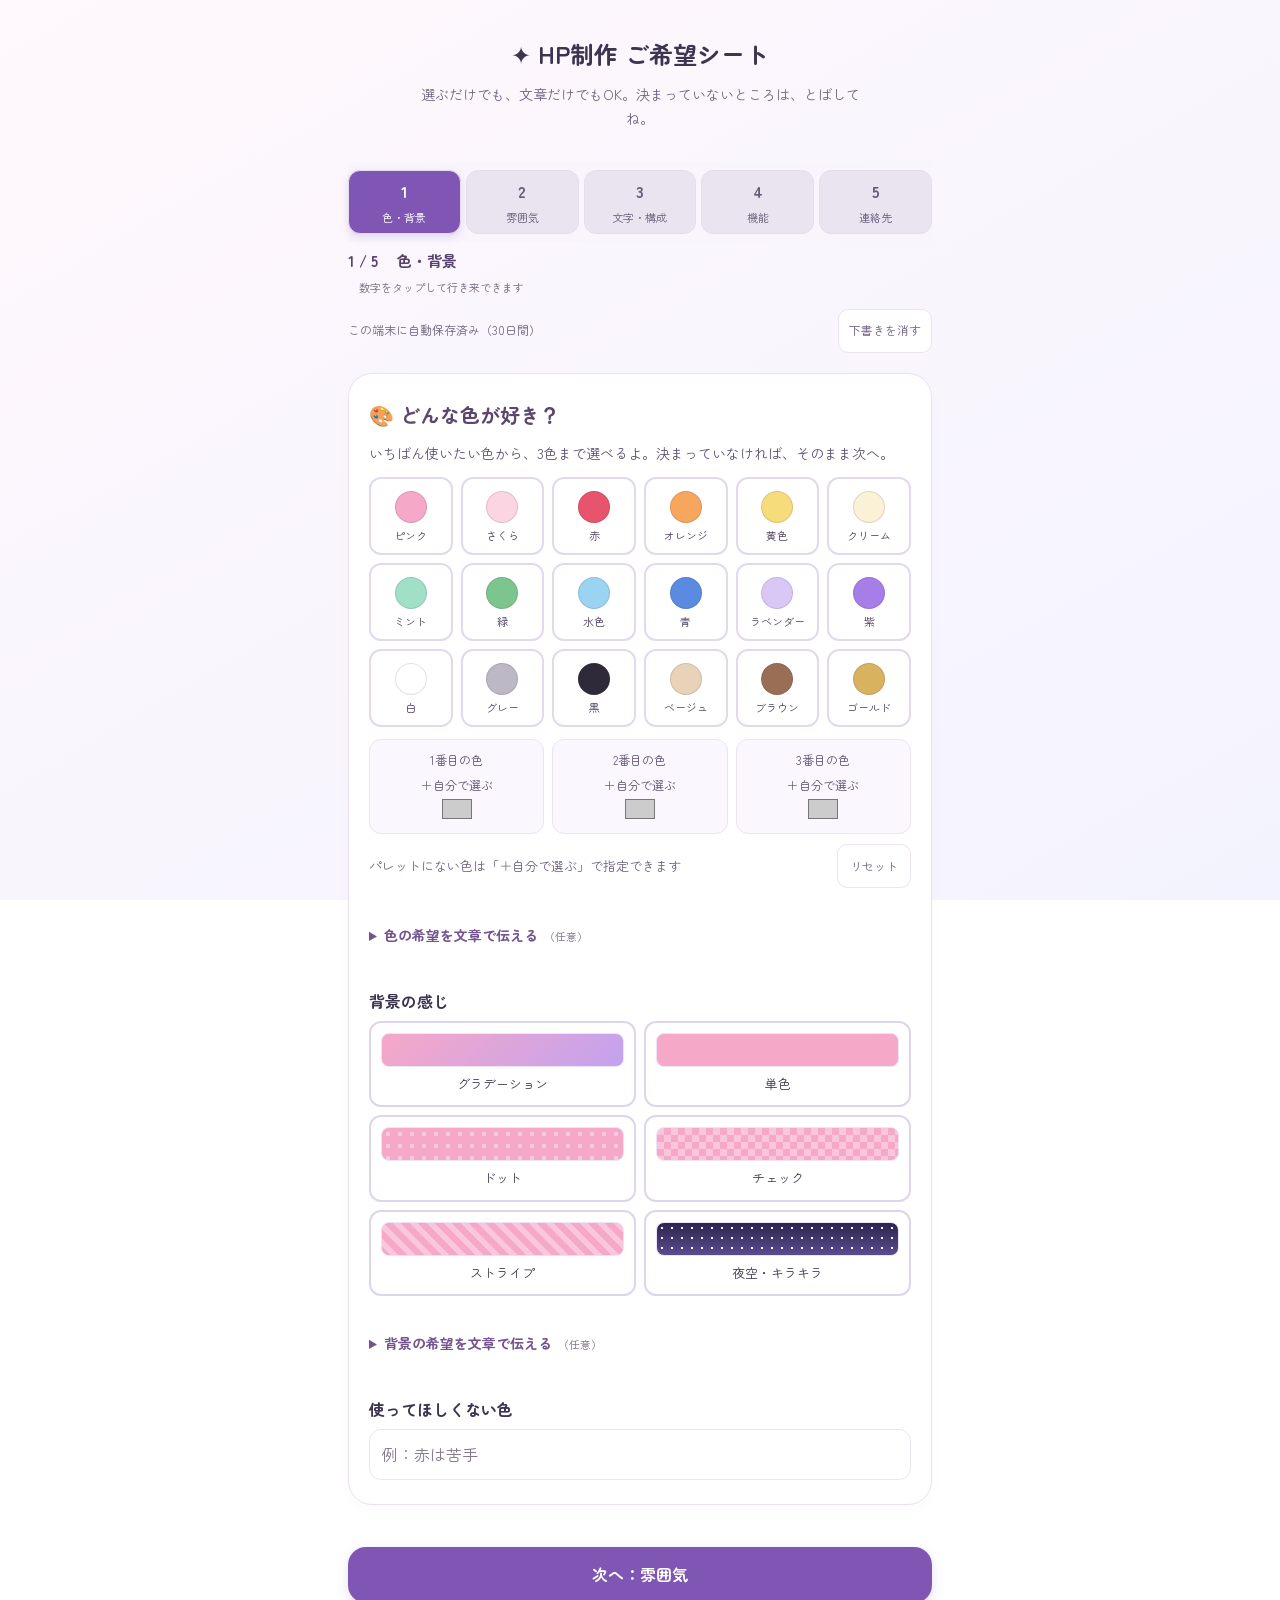
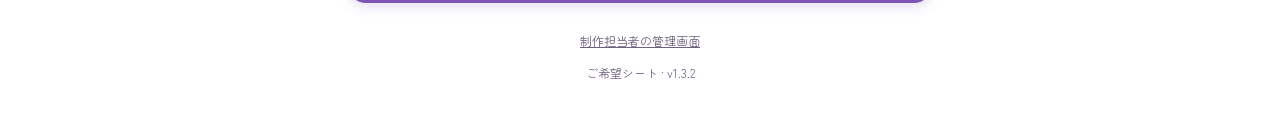
==== commit be4d8053: "Keep selection buttons fixed when checked" ====
--- a/index.html
+++ b/index.html
@@ -324,7 +324,7 @@
     <button type="button" class="big-btn primary" id="copyBtn" style="width:100%">内容をコピー</button>
     <button type="button" class="big-btn ghost" id="downloadBtn" style="width:100%;margin-top:8px">控えをダウンロード</button>
   </div>
-  <footer><a href="admin.html">制作担当者の管理画面</a><p>ご希望シート · v1.3.1</p></footer>
+  <footer><a href="admin.html">制作担当者の管理画面</a><p>ご希望シート · v1.3.2</p></footer>
 </div>
 
 <script src="config.js"></script>
--- a/app.css
+++ b/app.css
@@ -20,7 +20,7 @@
 body{background:#f7f4fb;font-family:"Zen Maru Gothic",system-ui,sans-serif}.wrap{max-width:620px;padding-left:18px;padding-right:18px}header{padding:14px 8px 8px}h1{font-size:24px}header p{font-size:14px;max-width:440px;margin:8px auto}.card{border:1px solid #e1d7ed;box-shadow:0 5px 18px #3d355008;padding:24px 20px}.card h2{font-size:22px;margin-bottom:10px}.card .lead{font-size:14px;color:#5c506e}.q{padding-top:14px;border-top:1px solid #eee7f4;margin-top:26px!important;font-size:16px!important}.card>.q:first-of-type{border-top:0}.hint{font-size:13px}.pvbox{position:relative!important;padding:10px 18px 12px}.pvlabel{color:#4f4165;font-size:13px;font-weight:700}.pvlabel button{color:#8056b4;background:#fff;border:1px solid #d4c5e7;border-radius:12px;font-weight:700}#pv.mini .pvtop{padding:10px}#pv.mini .pvicon,#pv.mini .pvsub,#pv.mini .floaty{display:none}#pv.mini .pvname{font-size:15px}.text-preview-notice{font-size:13px;line-height:1.7;margin:0;padding:14px;background:#fff;border-radius:14px}.text-only #pv,.text-only .choice-area{display:none!important}
 .steps{display:grid;grid-template-columns:repeat(5,minmax(0,1fr));gap:5px;margin:16px 0 8px}.steps button{width:auto;height:auto;min-height:64px;border-radius:12px;padding:7px 2px;text-align:center;display:flex;flex-direction:column;align-items:center;background:#eae4f1;font-size:11px;color:#685c78}.steps b{font-size:16px}.steps button.on{background:#ede2fa;color:#67458d}.steps button.current{background:#8056b4;color:#fff;box-shadow:0 3px 8px #8056b430}#stepLabel{font-size:15px;font-weight:700;color:#594170;margin-bottom:12px}.save-row{border-bottom:1px solid #e1d7ed;padding-bottom:14px}
 .input-mode{border:1px solid #d6c7e7;background:white;border-radius:18px;padding:14px 16px;margin:0 0 18px}.input-mode legend{font-size:15px;font-weight:700;padding:0 6px}.input-mode p{font-size:12px;color:#6d617f;margin:0 0 10px}.input-mode>div{display:grid;grid-template-columns:1fr 1fr;gap:8px}.input-mode label{cursor:pointer;position:relative}.input-mode input{position:absolute;width:1px;height:1px;opacity:0}.input-mode span{display:block;border:2px solid #e4daee;border-radius:12px;padding:12px 10px;font-weight:700;font-size:14px}.input-mode small{display:block;font-size:11px;font-weight:500;color:#6d617f;margin-top:3px}.input-mode input:checked+span{background:#f4edff;border-color:#8056b4;box-shadow:0 0 0 1px #8056b4}.input-mode input:focus-visible+span{outline:3px solid #534578;outline-offset:2px}.optional{margin-left:8px;display:inline-block;padding:1px 7px;background:#eee9f4;color:#695a7d;font-size:10px;border-radius:999px}.free-field{border:1px solid #ded0ed;border-left:4px solid #a77ee8;border-radius:14px;padding:12px 14px;margin-top:18px;background:#fbf9ff}.free-field .q{margin:0 0 8px!important;border:0;padding:0;font-size:14px!important}.free-field small{display:block;font-size:11px;color:#6d617f;margin-top:7px}.free-field textarea{min-height:94px;line-height:1.7;border-color:#d7c9e6}textarea::placeholder,input::placeholder{color:#82788c;opacity:1}
-.opts span,.motifs span,.chips span{border:2px solid #ded5e9}.opts input:checked+span,.motifs input:checked+span{background:#f1e8fc;border-color:#8056b4}.opts input:checked+span::after,.motifs input:checked+span::after{content:'✓ 選択中';display:block;font-size:11px;color:#67458d;font-weight:700;margin-top:4px}.chips input:checked+span::before{content:'✓';margin-right:5px}.feat label:has(input:checked){background:#f1e8fc;border:2px solid #8056b4}.feat input{width:20px;height:20px;flex:none}.opts span small{font-size:12px;color:#62556f}.motifs span{font-size:13px}.sw{grid-template-columns:repeat(6,minmax(0,1fr));gap:8px}.sw button{aspect-ratio:auto;border-radius:12px;min-height:78px;border:2px solid #e3d9ed;background:#fff!important;box-shadow:none;display:flex;align-items:center;justify-content:center;flex-direction:column;padding:0 2px;font:inherit;color:#4d405f}.sw button::before{content:'';width:30px;height:30px;border-radius:50%;background:var(--swatch);border:1px solid #3d355025;margin-bottom:6px}.sw button .color-name{font-size:11px;line-height:1.2}.sw button .no{inset:8px auto auto 50%;transform:translateX(-50%);width:30px;height:30px;line-height:30px;font-size:13px;text-shadow:none}.sw button.sel{border-color:#8056b4;background:#f4edff!important;box-shadow:0 0 0 1px #8056b4}.picked div{background:#faf7fe;color:#5e506e;padding:10px 4px;font-size:12px;border-style:solid}.nav{margin-top:12px}.nav .primary{flex:2;box-shadow:0 4px 12px #8056b430}.nav button{font-size:16px;min-height:56px}.confirm.reviewing::before{content:'送信前に内容をご確認ください';display:block;background:#8056b4;color:#fff;border-radius:10px;padding:10px;margin-bottom:18px;font-size:14px;font-weight:700}.confirm dl{font-size:15px}.confirm dt{font-size:13px;font-weight:700}.confirm dd{margin-top:4px}.copybox{font-family:system-ui,sans-serif;line-height:1.8}
+.opts span,.motifs span,.chips span{border:2px solid #ded5e9}.opts input:checked+span,.motifs input:checked+span{background:#f1e8fc;border-color:#8056b4}.chips span,.opts span,.motifs span{position:relative}.chips input:checked+span::before,.opts input:checked+span::after,.motifs input:checked+span::after{content:'✓';position:absolute;top:-6px;right:-4px;width:20px;height:20px;display:grid;place-items:center;border:2px solid #fff;border-radius:50%;background:#8056b4;color:#fff;font-size:11px;font-weight:700;line-height:1;margin:0;pointer-events:none}.feat label:has(input:checked){background:#f1e8fc;border:2px solid #8056b4}.feat input{width:20px;height:20px;flex:none}.opts span small{font-size:12px;color:#62556f}.motifs span{font-size:13px}.sw{grid-template-columns:repeat(6,minmax(0,1fr));gap:8px}.sw button{aspect-ratio:auto;border-radius:12px;min-height:78px;border:2px solid #e3d9ed;background:#fff!important;box-shadow:none;display:flex;align-items:center;justify-content:center;flex-direction:column;padding:0 2px;font:inherit;color:#4d405f}.sw button::before{content:'';width:30px;height:30px;border-radius:50%;background:var(--swatch);border:1px solid #3d355025;margin-bottom:6px}.sw button .color-name{font-size:11px;line-height:1.2}.sw button .no{inset:8px auto auto 50%;transform:translateX(-50%);width:30px;height:30px;line-height:30px;font-size:13px;text-shadow:none}.sw button.sel{border-color:#8056b4;background:#f4edff!important;box-shadow:0 0 0 1px #8056b4}.picked div{background:#faf7fe;color:#5e506e;padding:10px 4px;font-size:12px;border-style:solid}.nav{margin-top:12px}.nav .primary{flex:2;box-shadow:0 4px 12px #8056b430}.nav button{font-size:16px;min-height:56px}.confirm.reviewing::before{content:'送信前に内容をご確認ください';display:block;background:#8056b4;color:#fff;border-radius:10px;padding:10px;margin-bottom:18px;font-size:14px;font-weight:700}.confirm dl{font-size:15px}.confirm dt{font-size:13px;font-weight:700}.confirm dd{margin-top:4px}.copybox{font-family:system-ui,sans-serif;line-height:1.8}
 @media(max-width:420px){.sw{grid-template-columns:repeat(4,minmax(0,1fr))}.wrap{padding-left:14px;padding-right:14px}.card{padding:20px 16px}.input-mode span{font-size:13px;padding:10px 8px}.steps button{font-size:10px}.input-mode small{font-size:10px}}
 
 #previewDetails{margin:16px 0;padding:16px;border:1px solid #ded0ed;border-radius:16px;background:#fff;z-index:auto}#previewDetails summary{font-size:14px;font-weight:700;color:#67458d;cursor:pointer;min-height:44px;display:list-item;align-content:center}#previewDetails[open] summary{margin-bottom:12px}#previewDetails .text-preview-notice{padding:0;margin-bottom:12px}#previewDetails #pv{border-radius:14px;overflow:hidden}
@@ -30,3 +30,6 @@
 
 /* One path: optional choices and notes, then a separate review. */
 .free-field summary{cursor:pointer;color:#73538f;font-size:14px;font-weight:700;min-height:44px;align-content:center}.free-field[open] summary{margin-bottom:8px}.free-field summary::after{content:'（任意）';font-size:11px;font-weight:400;margin-left:6px;color:#81738d}.sr-only{position:absolute;width:1px;height:1px;padding:0;margin:-1px;overflow:hidden;clip:rect(0,0,0,0);white-space:nowrap;border:0}.review-group{margin-top:22px;padding-top:16px;border-top:1px solid #eee5f4}.review-heading{display:flex;justify-content:space-between;align-items:center;gap:10px}.review-heading h3{font-size:15px;margin:0;color:#5b476d}.review-group dl{margin-top:8px}.at-review::after{display:none!important}.review-page{scroll-margin-top:100px}
+
+/* Keep feature rows the same size when selected. */
+.feat label{border-width:2px}
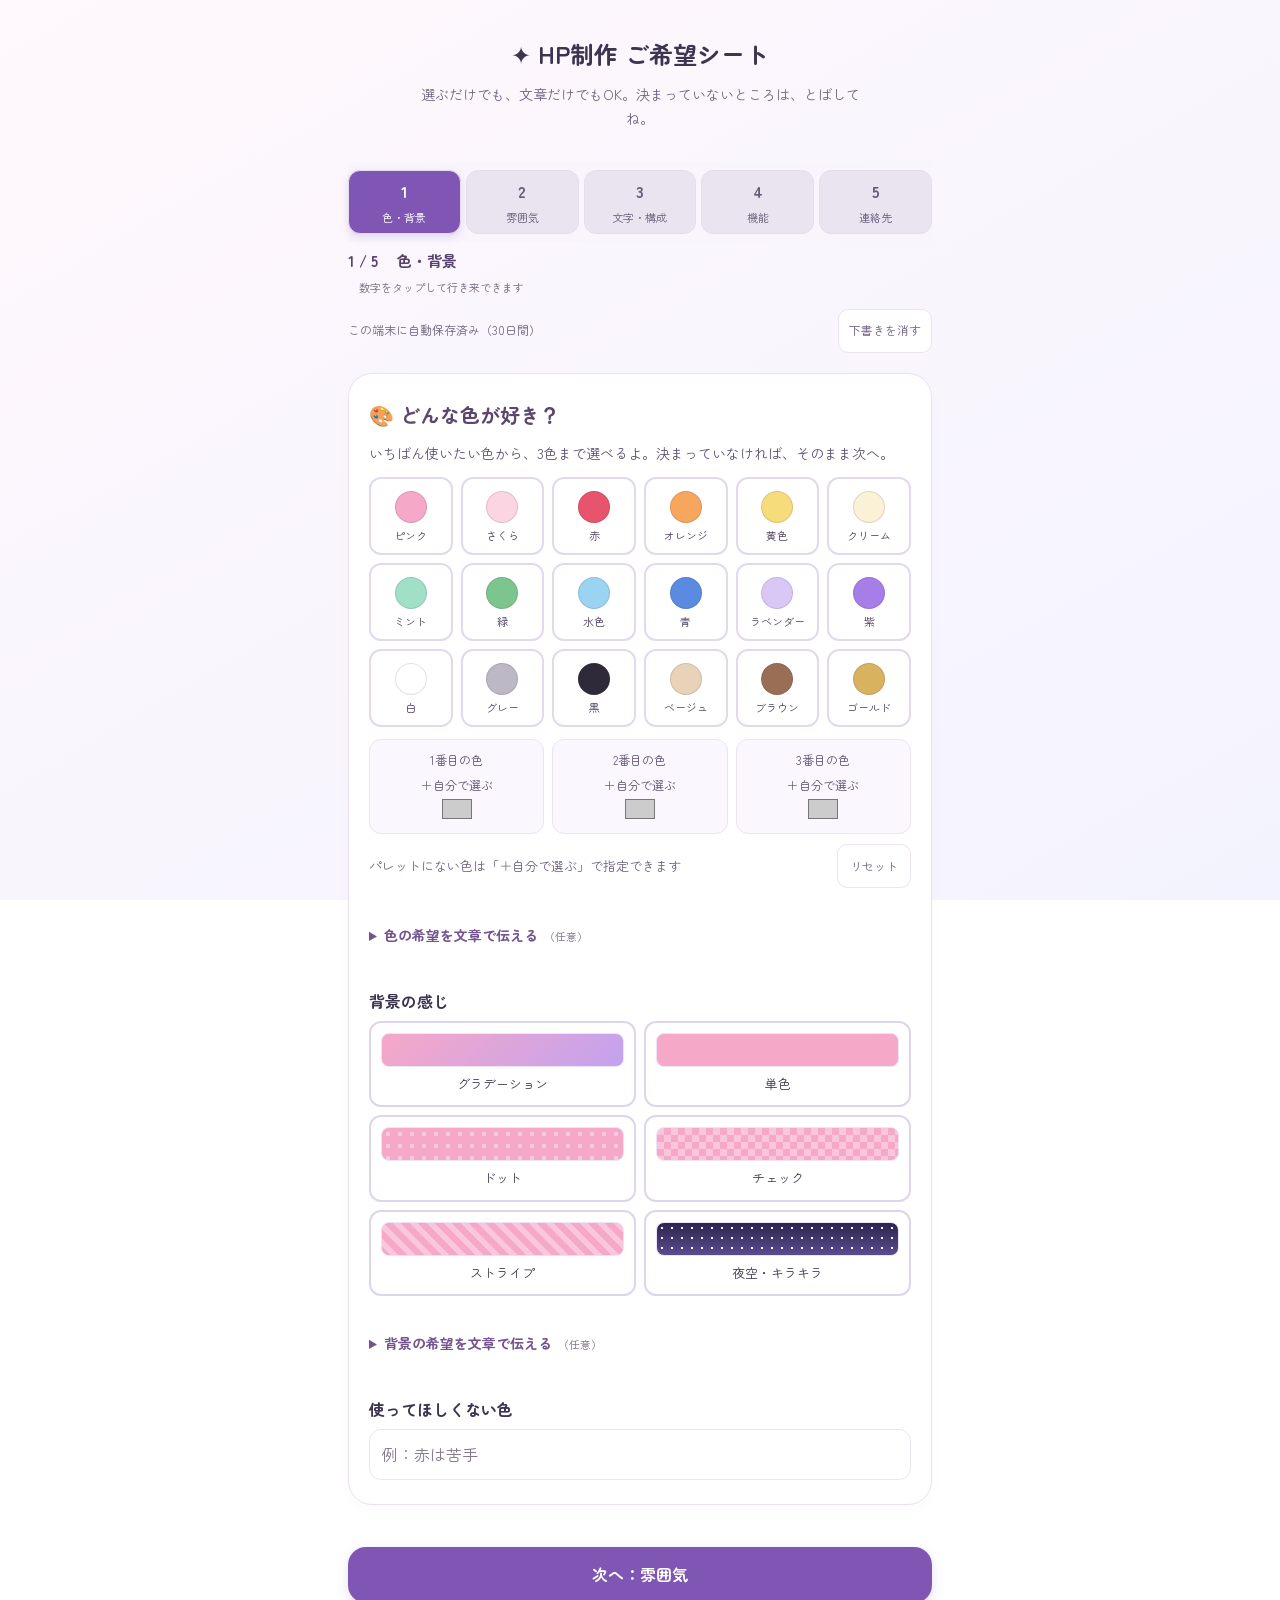
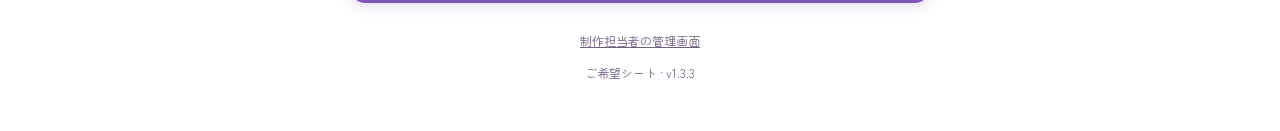
==== commit c36bdeda: "Add optional music activity website requests" ====
--- a/index.html
+++ b/index.html
@@ -244,8 +244,18 @@
           <label><input type="checkbox" name="features" value="おみくじ・スタンプカード"><div>おみくじ・スタンプカード<small>リスナーが毎日遊べる</small></div></label>
           <label><input type="checkbox" name="features" value="アプリ化＋オープニング"><div>アプリ化＋オープニング演出<small>ホーム画面にアイコンで置ける</small></div></label>
         </div>
+        <details class="music-features free-field"><summary>🎵 音楽活動向けの機能も選ぶ</summary><p class="hint">歌い手・シンガー・バンド・作詞作曲などの活動に。必要なものだけ選んでね。</p><div class="feat">
+          <label><input type="checkbox" name="features" value="楽曲・作品紹介"><div>楽曲・作品を紹介したい<small>ジャケット画像・曲の紹介・制作クレジットなど</small></div></label>
+          <label><input type="checkbox" name="features" value="MV・歌唱動画"><div>MV・歌唱動画を載せたい<small>YouTubeの埋め込みや動画へのリンク</small></div></label>
+          <label><input type="checkbox" name="features" value="音楽配信サービスへのリンク"><div>曲を聴ける場所をまとめたい<small>Spotify・Apple Musicなどへのリンク</small></div></label>
+          <label><input type="checkbox" name="features" value="歌詞・楽曲の制作背景"><div>歌詞や曲に込めた想いを載せたい<small>自分の作品の歌詞・制作背景など</small></div></label>
+          <label><input type="checkbox" name="features" value="ライブ・イベント予定"><div>ライブ・イベント予定を載せたい<small>日時・会場・出演情報・過去のライブなど</small></div></label>
+          <label><input type="checkbox" name="features" value="チケット・予約ページへのリンク"><div>チケット・予約ページへ案内したい<small>利用している外部の予約・販売ページへのリンク</small></div></label>
+          <label><input type="checkbox" name="features" value="活動写真・ライブ写真"><div>活動写真・ライブ写真を見せたい<small>アーティスト写真やライブのギャラリー</small></div></label>
+          <label><input type="checkbox" name="features" value="出演・制作依頼の窓口"><div>出演・制作依頼を受け付けたい<small>ライブ出演・歌唱・作詞作曲などの相談窓口</small></div></label>
+        </div><p class="hint">内容や載せ方の希望は、下の自由記述欄に書けます。</p></details>
         <label class="q" for="field-features_other">必要な機能・使い方を自由に書く<span class="optional">任意</span></label>
-        <textarea maxlength="3000" name="features_other" id="field-features_other" placeholder="例：歌のリクエストを受け付けたい。イベント時だけお知らせを出したい。"></textarea>
+        <textarea maxlength="3000" name="features_other" id="field-features_other" placeholder="例：新曲のMVをトップに。作品ごとに歌詞を開けるようにして、ライブ予定から予約ページへ進めるようにしたい。"></textarea>
       </div>
     </div>
 
@@ -264,6 +274,9 @@
           <label><input type="checkbox" name="platform" value="TikTok"><span>TikTok</span></label>
           <label><input type="checkbox" name="platform" value="IRIAM"><span>IRIAM</span></label>
           <label><input type="checkbox" name="platform" value="Twitch"><span>Twitch</span></label>
+          <label><input type="checkbox" name="platform" value="ColorSing"><span>ColorSing</span></label>
+          <label><input type="checkbox" name="platform" value="ライブ・イベント"><span>ライブ・イベント</span></label>
+          <label><input type="checkbox" name="platform" value="音楽配信サービス"><span>音楽配信サービス</span></label>
           <label><input type="checkbox" name="platform" value="その他"><span>その他</span></label>
         </div>
 <details class="free-field"><summary>活動場所を自由に書く</summary><label class="sr-only" for="field-platform_other">活動場所を自由に書く</label><textarea name="platform_other" id="field-platform_other" maxlength="3000" placeholder="例：ツイキャスとYouTube。今後はライブ活動もしたい。"></textarea></details>
@@ -277,12 +290,12 @@
         </select>
         <input type="date" name="deadline_date" aria-label="希望の日付" style="margin-top:8px;display:none">
 <details class="free-field"><summary>希望時期・スケジュールを自由に書く</summary><label class="sr-only" for="field-deadline_other">希望時期・スケジュールを自由に書く</label><textarea name="deadline_other" id="field-deadline_other" maxlength="3000" placeholder="例：来月のイベントまでに。急ぎではないので相談して決めたい。"></textarea></details>
-        <label class="q">アイコン・立ち絵などの素材</label>
+        <label class="q">写真・ロゴ・アイコン・立ち絵などの素材</label>
         <div class="chips">
           <label><input type="radio" name="assets" value="ある（あとで送る）"><span>ある（あとで送る）</span></label>
           <label><input type="radio" name="assets" value="まだない"><span>まだない</span></label>
         </div>
-<details class="free-field"><summary>使いたい素材・画像について自由に書く</summary><label class="sr-only" for="field-assets_other">使いたい素材・画像について自由に書く</label><textarea name="assets_other" id="field-assets_other" maxlength="3000" placeholder="例：立ち絵はあります。ロゴは相談したい。画像はあとでDMで送ります。"></textarea></details>
+<details class="free-field"><summary>使いたい素材・画像について自由に書く</summary><label class="sr-only" for="field-assets_other">使いたい素材・画像について自由に書く</label><textarea name="assets_other" id="field-assets_other" maxlength="3000" placeholder="例：アーティスト写真とジャケット画像はあります。ロゴは相談したい。素材はあとで送ります。"></textarea></details>
         <label class="q" for="field-message">メッセージ・相談したいこと</label>
         <textarea maxlength="3000" name="message" id="field-message"></textarea>
       </div>
@@ -324,7 +337,7 @@
     <button type="button" class="big-btn primary" id="copyBtn" style="width:100%">内容をコピー</button>
     <button type="button" class="big-btn ghost" id="downloadBtn" style="width:100%;margin-top:8px">控えをダウンロード</button>
   </div>
-  <footer><a href="admin.html">制作担当者の管理画面</a><p>ご希望シート · v1.3.2</p></footer>
+  <footer><a href="admin.html">制作担当者の管理画面</a><p>ご希望シート · v1.3.3</p></footer>
 </div>
 
 <script src="config.js"></script>
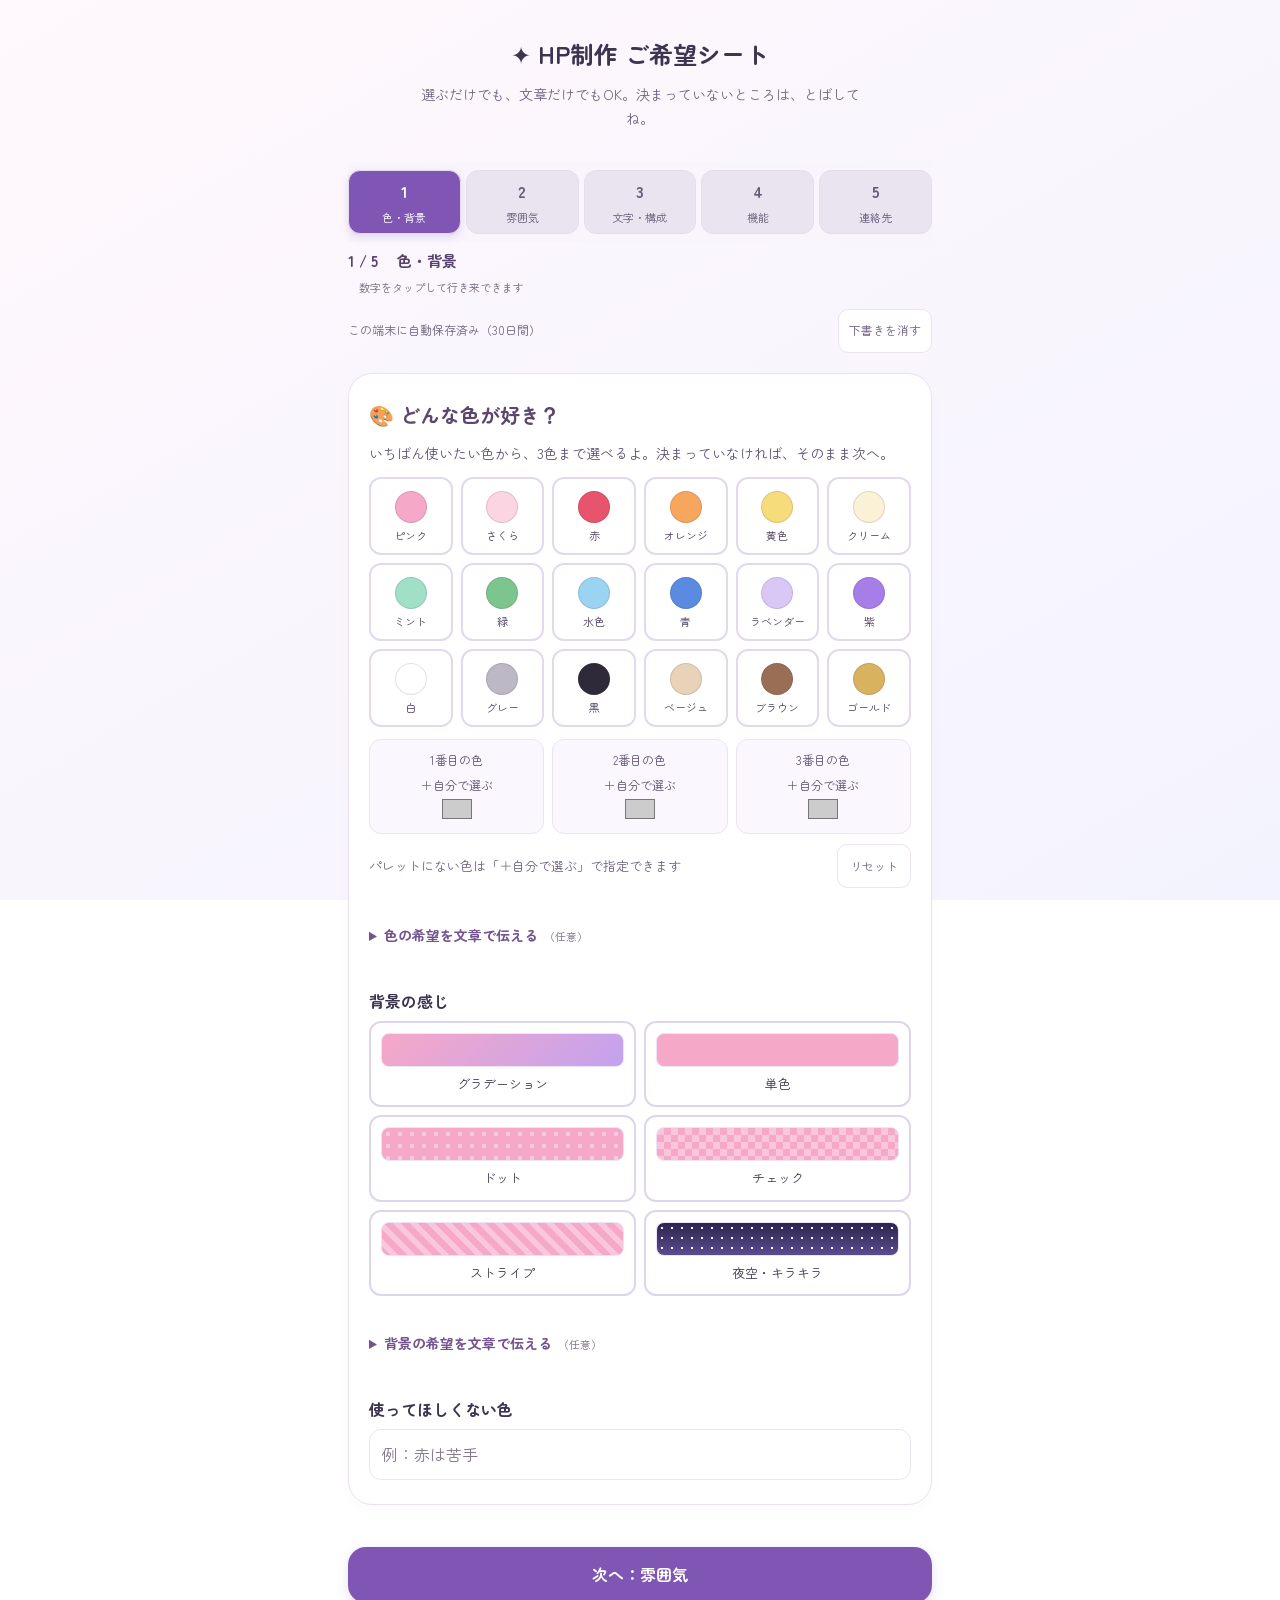
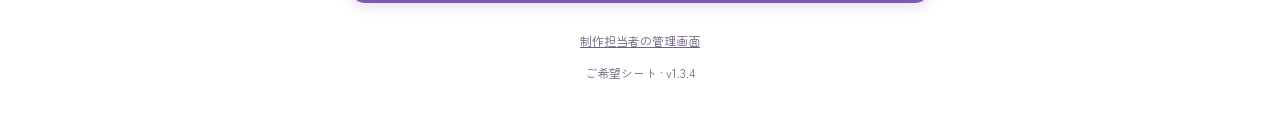
==== commit 92f78932: "Add website purpose and owner update preferences" ====
--- a/index.html
+++ b/index.html
@@ -235,6 +235,23 @@
     <div class="page">
       <div class="card">
         <h2>✨ こんなこと、できたらいいな</h2>
+        <details class="free-field request-purpose"><summary>HPでいちばん伝えたいこと</summary><p class="hint">いちばん大事にしたいことを1つ選んでね。文章だけでもOK。</p><div class="feat">
+          <label><input type="radio" name="site_goal" value="活動を知ってほしい"><div>活動を知ってほしい</div></label>
+          <label><input type="radio" name="site_goal" value="曲を聴いてほしい"><div>曲を聴いてほしい</div></label>
+          <label><input type="radio" name="site_goal" value="配信を見てほしい"><div>配信を見てほしい</div></label>
+          <label><input type="radio" name="site_goal" value="ライブ・イベントに来てほしい"><div>ライブ・イベントに来てほしい</div></label>
+          <label><input type="radio" name="site_goal" value="依頼・問い合わせを増やしたい"><div>依頼・問い合わせを増やしたい</div></label>
+          <label><input type="radio" name="site_goal" value="未定・相談して決めたい"><div>未定・相談して決めたい</div></label>
+        </div><label for="field-site_goal_other">目的や想いを自由に書く</label><textarea name="site_goal_other" id="field-site_goal_other" maxlength="3000" placeholder="例：まず曲を聴いてもらいたい。活動の雰囲気も伝わるHPにしたい。"></textarea></details>
+        <details class="free-field request-updates"><summary>公開後、自分で更新したいもの</summary><p class="hint">いくつでも選べます。未定なら空欄でOK。更新をお任せしたい場合も、下に書いてね。</p><div class="feat">
+          <label><input type="checkbox" name="update_items" value="お知らせ"><div>お知らせ</div></label>
+          <label><input type="checkbox" name="update_items" value="ライブ・イベント予定"><div>ライブ・イベント予定</div></label>
+          <label><input type="checkbox" name="update_items" value="楽曲・作品"><div>楽曲・作品</div></label>
+          <label><input type="checkbox" name="update_items" value="配信予定"><div>配信予定</div></label>
+          <label><input type="checkbox" name="update_items" value="写真・プロフィール"><div>写真・プロフィール</div></label>
+          <label><input type="checkbox" name="update_items" value="SNS・リンク"><div>SNS・リンク</div></label>
+        </div><label for="field-update_other">更新の希望を自由に書く</label><textarea name="update_other" id="field-update_other" maxlength="3000" placeholder="例：ライブ予定と新曲はスマホから自分で更新したい。ほかは更新をお願いしたい。"></textarea></details>
+        <p class="q">載せたい機能</p>
         <div class="feat">
           <label><input type="checkbox" name="features" value="プロフィール・SNSリンク"><div>プロフィール・SNSリンク<small>基本セット</small></div></label>
           <label><input type="checkbox" name="features" value="今週の配信予定"><div>今週の配信予定<small>自分で書き換えられる</small></div></label>
@@ -337,7 +354,7 @@
     <button type="button" class="big-btn primary" id="copyBtn" style="width:100%">内容をコピー</button>
     <button type="button" class="big-btn ghost" id="downloadBtn" style="width:100%;margin-top:8px">控えをダウンロード</button>
   </div>
-  <footer><a href="admin.html">制作担当者の管理画面</a><p>ご希望シート · v1.3.3</p></footer>
+  <footer><a href="admin.html">制作担当者の管理画面</a><p>ご希望シート · v1.3.4</p></footer>
 </div>
 
 <script src="config.js"></script>
@@ -486,8 +503,8 @@
   f.deadline_date.style.display = e.target.value === "日付を指定" ? "block" : "none";
 });
 
-const MULTI = ["platform","mood","motif","features"];
-function hasChoices(){return colors.length>0 || !!f.querySelector('input[name=bg]:checked,input[name=font]:checked,input[name=layout]:checked,input[name=mood]:checked,input[name=motif]:checked,input[name=features]:checked,input[name=platform]:checked,input[name=assets]:checked') || !!f.deadline.value;}
+const MULTI = ["platform","mood","motif","features","update_items"];
+function hasChoices(){return colors.length>0 || !!f.querySelector('input[name=bg]:checked,input[name=font]:checked,input[name=layout]:checked,input[name=mood]:checked,input[name=motif]:checked,input[name=features]:checked,input[name=platform]:checked,input[name=assets]:checked,input[name=site_goal]:checked,input[name=update_items]:checked') || !!f.deadline.value;}
 function collect(){
   const fd = new FormData(f), o = {};
   for (const k of new Set(fd.keys())) {
@@ -503,7 +520,7 @@
   return o;
 }
 
-const LABELS = {input_mode:"希望の伝え方",color_notes:"色の希望（自由記述）",bg_notes:"背景の希望（自由記述）",mood_notes:"雰囲気（自由記述）",font_notes:"文字（自由記述）",layout_notes:"ページ構成（自由記述）",platform_other:"活動場所（自由記述）",deadline_other:"希望時期（自由記述）",assets_other:"素材（自由記述）",name:"活動名",contact:"連絡先",platform:"活動場所",agency:"事務所",profile_url:"プロフィールページ",
+const LABELS = {site_goal:"HPでいちばん伝えたいこと",site_goal_other:"HPの目的・想い（自由記述）",update_items:"自分で更新したいもの",update_other:"更新の希望（自由記述）",input_mode:"希望の伝え方",color_notes:"色の希望（自由記述）",bg_notes:"背景の希望（自由記述）",mood_notes:"雰囲気（自由記述）",font_notes:"文字（自由記述）",layout_notes:"ページ構成（自由記述）",platform_other:"活動場所（自由記述）",deadline_other:"希望時期（自由記述）",assets_other:"素材（自由記述）",name:"活動名",contact:"連絡先",platform:"活動場所",agency:"事務所",profile_url:"プロフィールページ",
   colors:"色",bg:"背景",ng_color:"NGの色",mood:"雰囲気",motif:"モチーフ",motif_other:"ほかのモチーフ",ng_motif:"NGモチーフ",
   font:"文字",layout:"つくり",reference:"参考",features:"ほしい機能",features_other:"ほかにほしいもの",
   deadline:"希望時期",assets:"素材",message:"メッセージ"};
@@ -517,7 +534,7 @@
 }
 function renderConfirm(){
   const o=collect();
-  const groups=[['🎨 色・背景',['colors','color_notes','bg','bg_notes','ng_color']],['🧸 雰囲気',['mood','mood_notes','motif','motif_other','ng_motif']],['🔤 文字・構成',['font','font_notes','layout','layout_notes','reference']],['✨ ほしい機能',['features','features_other']],['💌 連絡先など',['name','contact','platform','platform_other','agency','profile_url','deadline','deadline_other','assets','assets_other','message']]];
+  const groups=[['🎨 色・背景',['colors','color_notes','bg','bg_notes','ng_color']],['🧸 雰囲気',['mood','mood_notes','motif','motif_other','ng_motif']],['🔤 文字・構成',['font','font_notes','layout','layout_notes','reference']],['✨ 目的・機能・更新',['site_goal','site_goal_other','features','features_other','update_items','update_other']],['💌 連絡先など',['name','contact','platform','platform_other','agency','profile_url','deadline','deadline_other','assets','assets_other','message']]];
   let h='<h2>💌 この内容で送っていい？</h2><p class="lead">直したいところは「修正」へ。空欄の希望は、あとで相談して決められるよ。</p>';
   groups.forEach(([title,keys],i)=>{const rows=keys.filter(k=>fmt(o[k]));h+=`<section class="review-group"><div class="review-heading"><h3>${title}</h3><button type="button" class="mini-btn" data-edit="${i}" aria-label="${title}を修正">修正</button></div>`+(rows.length?'<dl>'+rows.map(k=>`<dt>${LABELS[k]}</dt><dd>${esc(fmt(o[k]))}</dd>`).join('')+'</dl>':'<p class="hint">まだ決まっていない・あとで相談</p>')+'</section>';});
   $("confirm").innerHTML=h;$("confirm").querySelector("h2").tabIndex=-1;
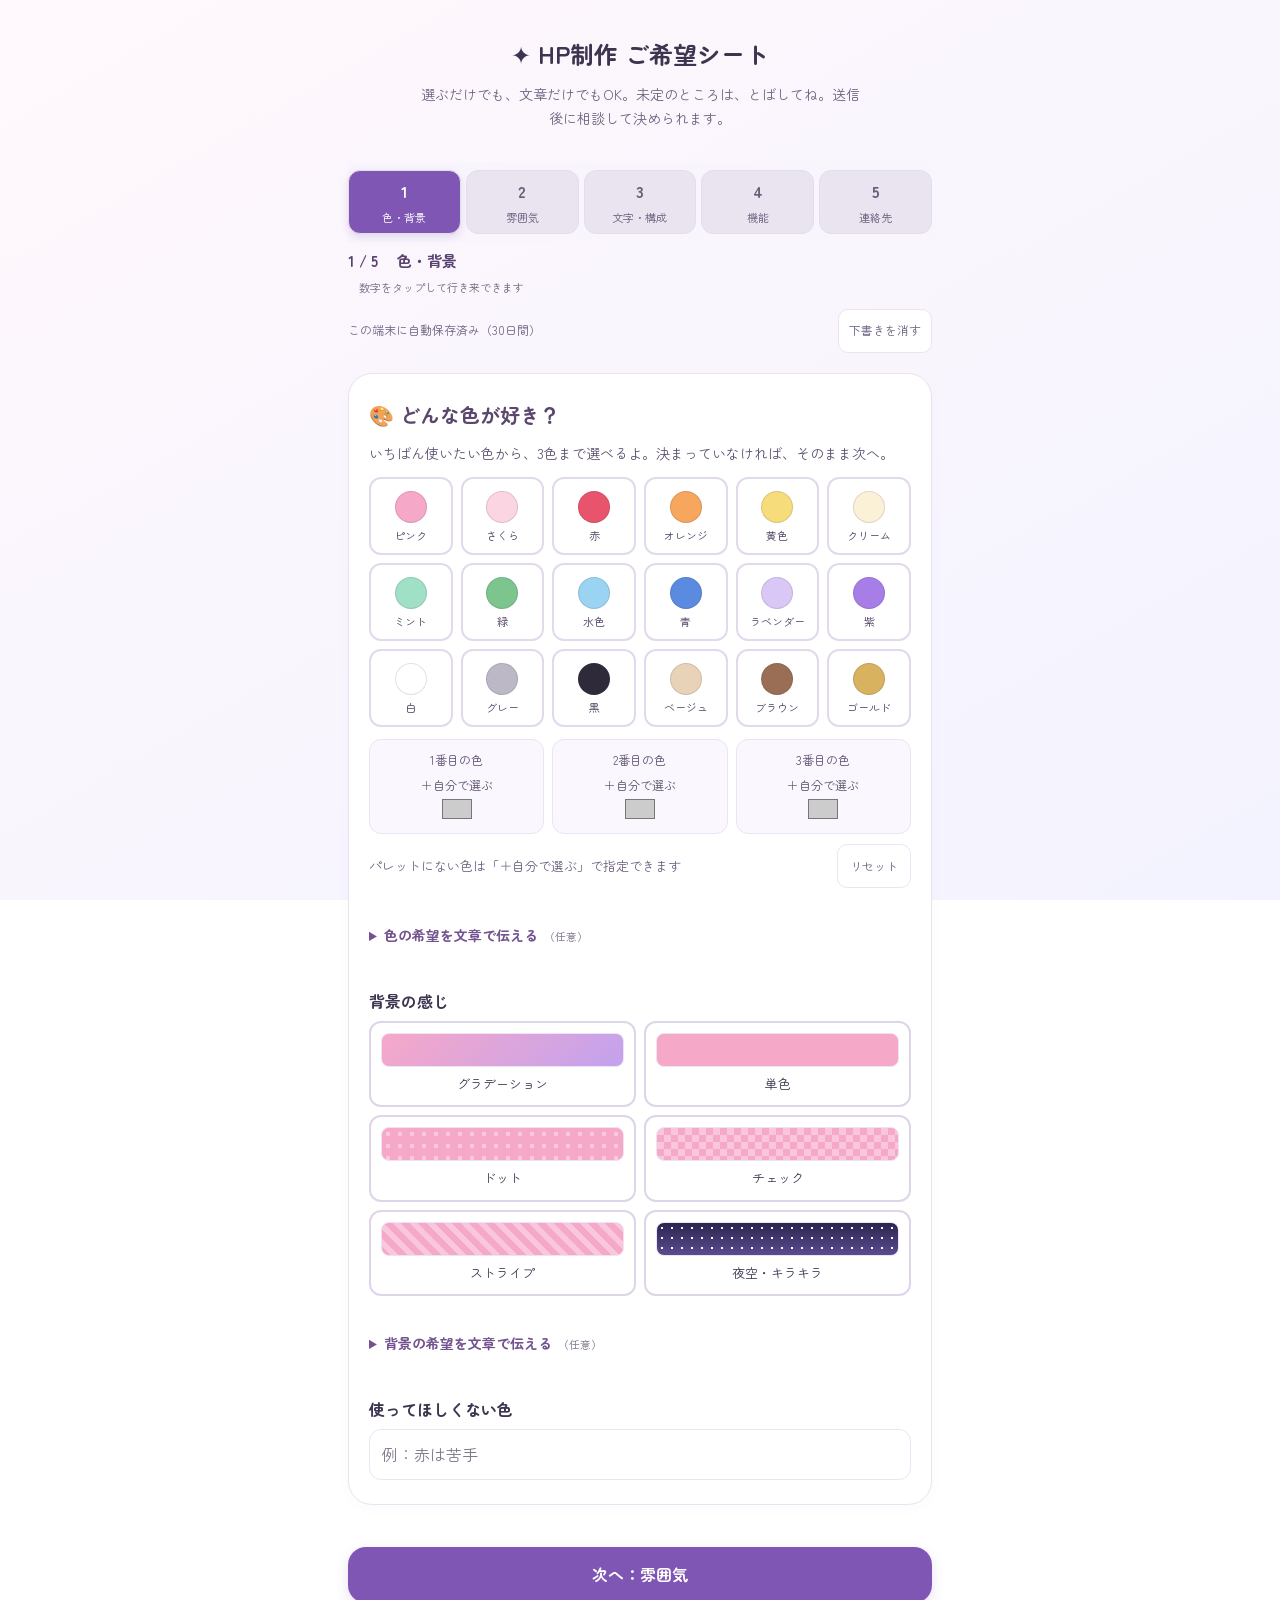
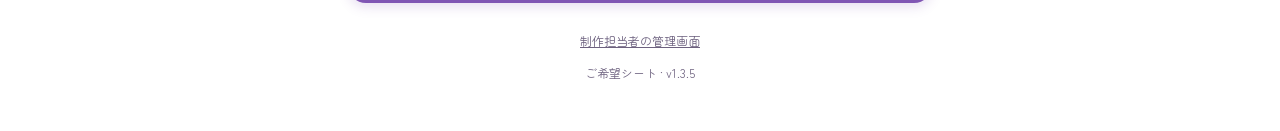
==== commit 9b88fc48: "Organize optional requests and clarify consultation flow" ====
--- a/index.html
+++ b/index.html
@@ -14,7 +14,7 @@
 <meta name="apple-mobile-web-app-title" content="ご希望シート">
 <meta name="apple-mobile-web-app-status-bar-style" content="default">
 <meta property="og:title" content="HP制作 ご希望シート">
-<meta property="og:description" content="色・モチーフ・文字・ほしい機能を選ぶだけ。選ぶとイメージが変わります">
+<meta property="og:description" content="選択肢と自由記述でHP制作の希望を伝えられます。未定の項目は送信後に相談できます。">
 <meta property="og:image" content="icon-512.png">
 <link href="https://fonts.googleapis.com/css2?family=Zen+Maru+Gothic:wght@500;700&family=Yomogi&family=Shippori+Mincho:wght@600&family=Mochiy+Pop+One&family=M+PLUS+1p:wght@500;800&display=swap" rel="stylesheet">
 <style>
@@ -138,7 +138,7 @@
 <div class="wrap">
   <header>
     <h1>✦ HP制作 ご希望シート</h1>
-    <p>選ぶだけでも、文章だけでもOK。決まっていないところは、とばしてね。</p>
+    <p>選ぶだけでも、文章だけでもOK。未定のところは、とばしてね。送信後に相談して決められます。</p>
   </header>
 
   <nav class="steps" id="steps" aria-label="入力ステップ"><button type="button" data-step="0" aria-label="1 色・背景へ移動"><b>1</b>色・背景</button><button type="button" data-step="1" aria-label="2 雰囲気へ移動"><b>2</b>雰囲気</button><button type="button" data-step="2" aria-label="3 文字・構成へ移動"><b>3</b>文字・構成</button><button type="button" data-step="3" aria-label="4 機能へ移動"><b>4</b>機能</button><button type="button" data-step="4" aria-label="5 連絡先へ移動"><b>5</b>連絡先</button></nav>
@@ -234,7 +234,7 @@
     <!-- 4 機能 -->
     <div class="page">
       <div class="card">
-        <h2>✨ こんなこと、できたらいいな</h2>
+        <h2>✨ HPでやりたいこと</h2><p class="hint">目的 → 機能 → 更新の順に、必要なところだけ開いてね。すべて任意です。</p>
         <details class="free-field request-purpose"><summary>HPでいちばん伝えたいこと</summary><p class="hint">いちばん大事にしたいことを1つ選んでね。文章だけでもOK。</p><div class="feat">
           <label><input type="radio" name="site_goal" value="活動を知ってほしい"><div>活動を知ってほしい</div></label>
           <label><input type="radio" name="site_goal" value="曲を聴いてほしい"><div>曲を聴いてほしい</div></label>
@@ -243,18 +243,11 @@
           <label><input type="radio" name="site_goal" value="依頼・問い合わせを増やしたい"><div>依頼・問い合わせを増やしたい</div></label>
           <label><input type="radio" name="site_goal" value="未定・相談して決めたい"><div>未定・相談して決めたい</div></label>
         </div><label for="field-site_goal_other">目的や想いを自由に書く</label><textarea name="site_goal_other" id="field-site_goal_other" maxlength="3000" placeholder="例：まず曲を聴いてもらいたい。活動の雰囲気も伝わるHPにしたい。"></textarea></details>
-        <details class="free-field request-updates"><summary>公開後、自分で更新したいもの</summary><p class="hint">いくつでも選べます。未定なら空欄でOK。更新をお任せしたい場合も、下に書いてね。</p><div class="feat">
-          <label><input type="checkbox" name="update_items" value="お知らせ"><div>お知らせ</div></label>
-          <label><input type="checkbox" name="update_items" value="ライブ・イベント予定"><div>ライブ・イベント予定</div></label>
-          <label><input type="checkbox" name="update_items" value="楽曲・作品"><div>楽曲・作品</div></label>
-          <label><input type="checkbox" name="update_items" value="配信予定"><div>配信予定</div></label>
-          <label><input type="checkbox" name="update_items" value="写真・プロフィール"><div>写真・プロフィール</div></label>
-          <label><input type="checkbox" name="update_items" value="SNS・リンク"><div>SNS・リンク</div></label>
-        </div><label for="field-update_other">更新の希望を自由に書く</label><textarea name="update_other" id="field-update_other" maxlength="3000" placeholder="例：ライブ予定と新曲はスマホから自分で更新したい。ほかは更新をお願いしたい。"></textarea></details>
-        <p class="q">載せたい機能</p>
+
+        <details class="free-field request-features"><summary>載せたい機能</summary><p class="hint">選んだ機能は制作の希望です。対応方法は、送信後に相談して決めます。</p>
         <div class="feat">
           <label><input type="checkbox" name="features" value="プロフィール・SNSリンク"><div>プロフィール・SNSリンク<small>基本セット</small></div></label>
-          <label><input type="checkbox" name="features" value="今週の配信予定"><div>今週の配信予定<small>自分で書き換えられる</small></div></label>
+          <label><input type="checkbox" name="features" value="今週の配信予定"><div>今週の配信予定<small>配信日時やお知らせを載せたい</small></div></label>
           <label><input type="checkbox" name="features" value="歌える曲リスト＋リクエスト"><div>歌える曲リスト＋リクエスト箱</div></label>
           <label><input type="checkbox" name="features" value="匿名メッセージ"><div>匿名メッセージ<small>マシュマロみたいな質問箱</small></div></label>
           <label><input type="checkbox" name="features" value="Xポスト掲載"><div>Xのポストを載せる</div></label>
@@ -272,7 +265,15 @@
           <label><input type="checkbox" name="features" value="出演・制作依頼の窓口"><div>出演・制作依頼を受け付けたい<small>ライブ出演・歌唱・作詞作曲などの相談窓口</small></div></label>
         </div><p class="hint">内容や載せ方の希望は、下の自由記述欄に書けます。</p></details>
         <label class="q" for="field-features_other">必要な機能・使い方を自由に書く<span class="optional">任意</span></label>
-        <textarea maxlength="3000" name="features_other" id="field-features_other" placeholder="例：新曲のMVをトップに。作品ごとに歌詞を開けるようにして、ライブ予定から予約ページへ進めるようにしたい。"></textarea>
+        <textarea maxlength="3000" name="features_other" id="field-features_other" placeholder="例：新曲のMVをトップに。作品ごとに歌詞を開けるようにして、ライブ予定から予約ページへ進めるようにしたい。"></textarea></details>
+        <details class="free-field request-updates"><summary>公開後、自分で更新したいもの</summary><p class="hint">いくつでも選べます。未定なら空欄でOK。更新をお任せしたい場合も、下に書いてね。</p><div class="feat">
+          <label><input type="checkbox" name="update_items" value="お知らせ"><div>お知らせ</div></label>
+          <label><input type="checkbox" name="update_items" value="ライブ・イベント予定"><div>ライブ・イベント予定</div></label>
+          <label><input type="checkbox" name="update_items" value="楽曲・作品"><div>楽曲・作品</div></label>
+          <label><input type="checkbox" name="update_items" value="配信予定"><div>配信予定</div></label>
+          <label><input type="checkbox" name="update_items" value="写真・プロフィール"><div>写真・プロフィール</div></label>
+          <label><input type="checkbox" name="update_items" value="SNS・リンク"><div>SNS・リンク</div></label>
+        </div><label for="field-update_other">更新の希望を自由に書く</label><textarea name="update_other" id="field-update_other" maxlength="3000" placeholder="例：ライブ予定と新曲はスマホから自分で更新したい。ほかは更新をお願いしたい。"></textarea></details>
       </div>
     </div>
 
@@ -354,7 +355,7 @@
     <button type="button" class="big-btn primary" id="copyBtn" style="width:100%">内容をコピー</button>
     <button type="button" class="big-btn ghost" id="downloadBtn" style="width:100%;margin-top:8px">控えをダウンロード</button>
   </div>
-  <footer><a href="admin.html">制作担当者の管理画面</a><p>ご希望シート · v1.3.4</p></footer>
+  <footer><a href="admin.html">制作担当者の管理画面</a><p>ご希望シート · v1.3.5</p></footer>
 </div>
 
 <script src="config.js"></script>
@@ -537,6 +538,7 @@
   const groups=[['🎨 色・背景',['colors','color_notes','bg','bg_notes','ng_color']],['🧸 雰囲気',['mood','mood_notes','motif','motif_other','ng_motif']],['🔤 文字・構成',['font','font_notes','layout','layout_notes','reference']],['✨ 目的・機能・更新',['site_goal','site_goal_other','features','features_other','update_items','update_other']],['💌 連絡先など',['name','contact','platform','platform_other','agency','profile_url','deadline','deadline_other','assets','assets_other','message']]];
   let h='<h2>💌 この内容で送っていい？</h2><p class="lead">直したいところは「修正」へ。空欄の希望は、あとで相談して決められるよ。</p>';
   groups.forEach(([title,keys],i)=>{const rows=keys.filter(k=>fmt(o[k]));h+=`<section class="review-group"><div class="review-heading"><h3>${title}</h3><button type="button" class="mini-btn" data-edit="${i}" aria-label="${title}を修正">修正</button></div>`+(rows.length?'<dl>'+rows.map(k=>`<dt>${LABELS[k]}</dt><dd>${esc(fmt(o[k]))}</dd>`).join('')+'</dl>':'<p class="hint">まだ決まっていない・あとで相談</p>')+'</section>';});
+  h+='<p class="submission-note">これはHP制作の相談を送るフォームです。送信後、制作担当者が希望を確認し、入力した連絡先へご連絡します。内容や対応方法は相談して決めます。</p>';
   $("confirm").innerHTML=h;$("confirm").querySelector("h2").tabIndex=-1;
   $("confirm").querySelectorAll('[data-edit]').forEach(b=>b.onclick=()=>show(+b.dataset.edit));
 }
@@ -546,8 +548,8 @@
   dots.forEach((d,j) => {d.classList.toggle("on", j <= cur);d.classList.toggle("current",j===Math.min(cur,4));if(j===Math.min(cur,4))d.setAttribute("aria-current","step");else d.removeAttribute("aria-current");});
   back.style.display = cur ? "block" : "none";
   const last = cur === pages.length - 1;
-  next.textContent = last ? "この内容で送信する" : cur===4?"送る内容を確認する":`次へ：${["","雰囲気","文字・構成","機能","連絡先"][cur+1]}`;
-  $("stepLabel").textContent = last?"送信前の確認":`${cur+1} / 5　 ${["色・背景","モチーフ・雰囲気","文字とつくり","ほしい機能","あなたについて"][cur]}`;
+  next.textContent = last ? "この内容で相談を送信する" : cur===4?"送る内容を確認する":`次へ：${["","雰囲気","文字・構成","機能","連絡先"][cur+1]}`;
+  $("stepLabel").textContent = last?"送信前の確認":`${cur+1} / 5　 ${["色・背景","モチーフ・雰囲気","文字とつくり","目的・機能・更新","あなたについて"][cur]}`;
   $("stepLabel").classList.toggle("at-review",last);
   $("previewDetails").hidden=true; $("previewDetails").open=false;
   if (last){renderConfirm();$("previewDetails").hidden=!hasChoices();}
@@ -584,11 +586,11 @@
     if(!res.ok||result.id!==pending.id||!result.created_at)throw new Error(result.error||"保存を確認できませんでした");
     f.hidden=true;f.style.display="none";$("steps").hidden=true;$("stepLabel").hidden=true;$("done").style.display="block";
     $("copybox").textContent=asText(o)+"\n受付番号："+result.id+"\n送信日時："+new Date(result.created_at).toLocaleString("ja-JP");
-    $("doneText").textContent="ご希望を保存しました。内容を確認してご連絡します。控えをコピー・ダウンロードできます。";
+    $("doneText").textContent="制作のご相談を保存しました。担当者が希望を確認し、入力した連絡先へご連絡します。控えをコピー・ダウンロードできます。";
     try{localStorage.removeItem(DRAFT_KEY);}catch{}pending=null;
     $("saveState").textContent="送信済み（この端末の下書きは削除しました）";scrollTo({top:0,behavior:"smooth"});
   }catch(e){err.textContent=(e.name==="AbortError"?"通信が時間切れになりました。保存済みの可能性があります。同じ内容で再送しても重複しません。":"送信結果を確認できませんでした："+e.message)+" 入力は残っています。接続を確認して再送してください。";}
-  finally{clearTimeout(timeout);sending=false;dots.forEach(b=>b.disabled=false);[...f.elements].forEach(el=>el.disabled=false);$("clearDraft").disabled=false;next.disabled=back.disabled=false;next.textContent="この内容で送信する";}
+  finally{clearTimeout(timeout);sending=false;dots.forEach(b=>b.disabled=false);[...f.elements].forEach(el=>el.disabled=false);$("clearDraft").disabled=false;next.disabled=back.disabled=false;next.textContent="この内容で相談を送信する";}
 };
 $("copyBtn").onclick = async () => {
   const t = $("copybox").textContent;
--- a/app.css
+++ b/app.css
@@ -33,3 +33,6 @@
 
 /* Keep feature rows the same size when selected. */
 .feat label{border-width:2px}
+
+/* Optional requests are grouped in the same order as the conversation. */
+.request-purpose,.request-features,.request-updates{border:1px solid #e5dced;border-radius:16px;background:#fcfaff;padding:8px 12px;margin-top:12px}.request-purpose summary,.request-features>summary,.request-updates summary{font-size:15px}.request-purpose label,.request-updates label{font-size:14px}.request-purpose textarea,.request-updates textarea{margin-top:8px}.submission-note{font-size:14px;line-height:1.8;padding:14px;background:#f7f1fc;border-radius:12px;margin-top:24px;color:#62516f}
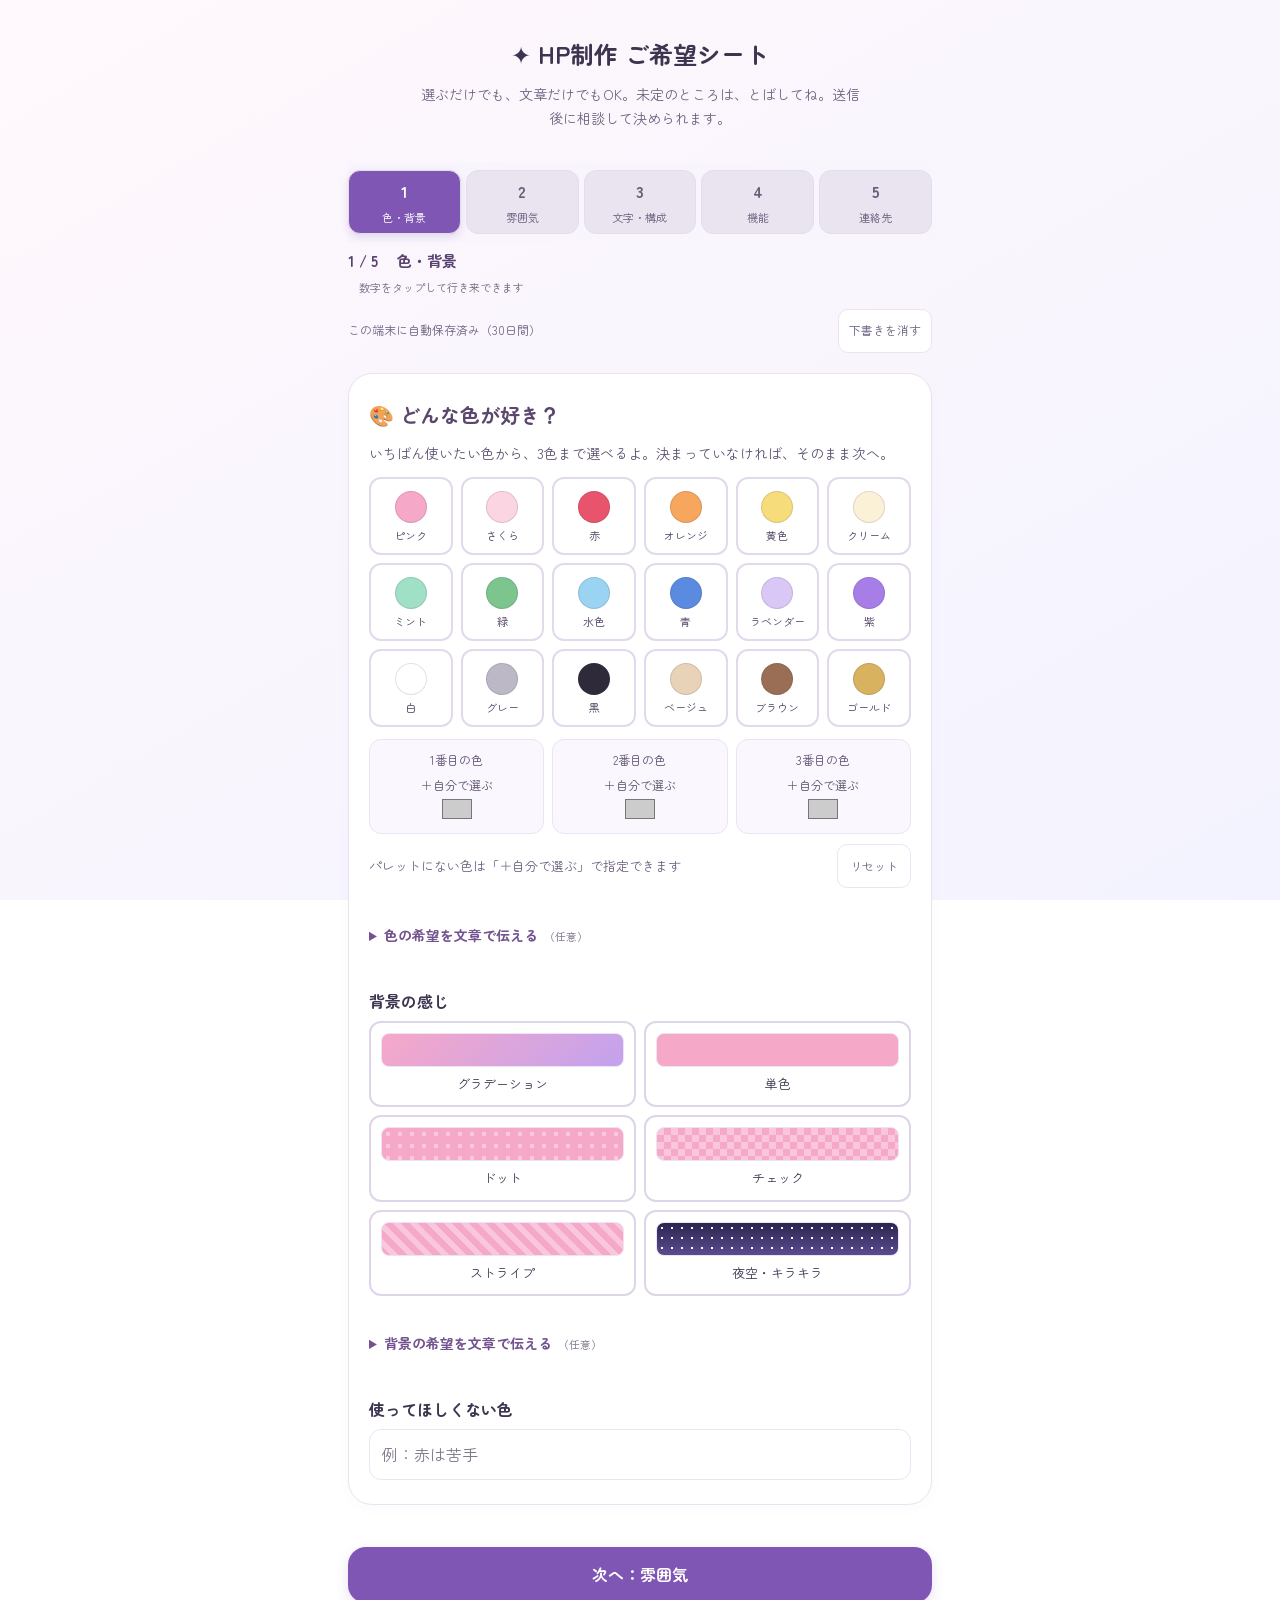
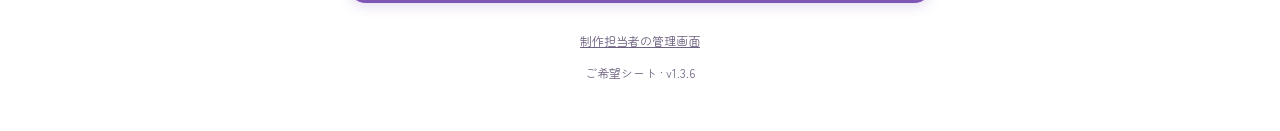
==== commit 60392dd0: "Smooth the heart in the request sheet app icon" ====
--- a/index.html
+++ b/index.html
@@ -7,8 +7,8 @@
 <meta name="description" content="ホームページ制作の希望（色・モチーフ・文字・機能）を選んで伝えられるシート">
 <meta name="theme-color" content="#f6a8c8">
 <link rel="manifest" href="manifest.json">
-<link rel="icon" href="icon-192.png">
-<link rel="apple-touch-icon" href="apple-touch-icon.png">
+<link rel="icon" href="icon-192.png?v=1.3.6">
+<link rel="apple-touch-icon" href="apple-touch-icon.png?v=1.3.6">
 <meta name="apple-mobile-web-app-capable" content="yes">
 <meta name="mobile-web-app-capable" content="yes">
 <meta name="apple-mobile-web-app-title" content="ご希望シート">
@@ -131,7 +131,7 @@
 @media (prefers-reduced-motion:reduce){#splash .s,.floaty{animation:none}}
 .copybox{text-align:left;background:var(--bg);border-radius:12px;padding:12px;font-size:12px;white-space:pre-wrap;max-height:220px;overflow:auto;margin:12px 0}
 </style>
-<link rel="stylesheet" href="app.css?v=1.3.1">
+<link rel="stylesheet" href="app.css?v=1.3.6">
 </head>
 <body>
 <div id="splash"><div><div class="s">✦</div><p>ご希望シート</p></div></div>
@@ -355,7 +355,7 @@
     <button type="button" class="big-btn primary" id="copyBtn" style="width:100%">内容をコピー</button>
     <button type="button" class="big-btn ghost" id="downloadBtn" style="width:100%;margin-top:8px">控えをダウンロード</button>
   </div>
-  <footer><a href="admin.html">制作担当者の管理画面</a><p>ご希望シート · v1.3.5</p></footer>
+  <footer><a href="admin.html">制作担当者の管理画面</a><p>ご希望シート · v1.3.6</p></footer>
 </div>
 
 <script src="config.js"></script>
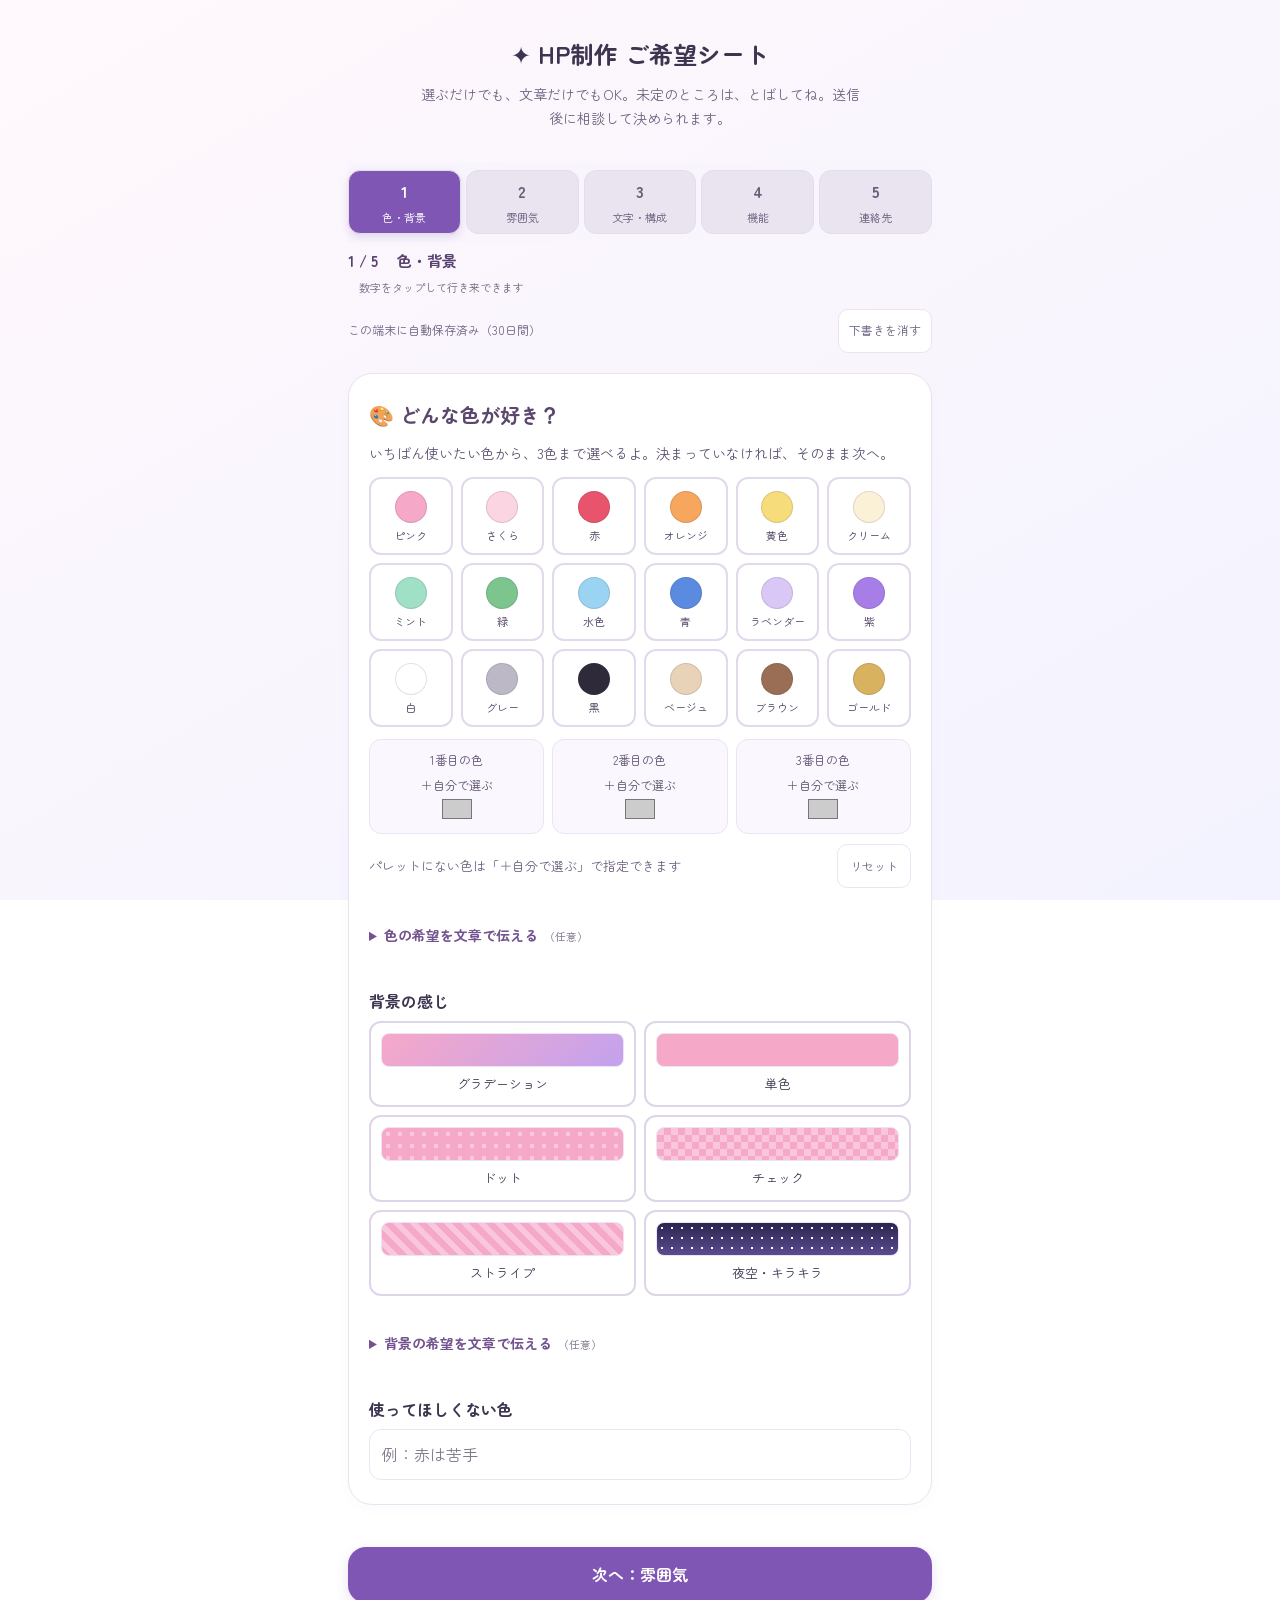
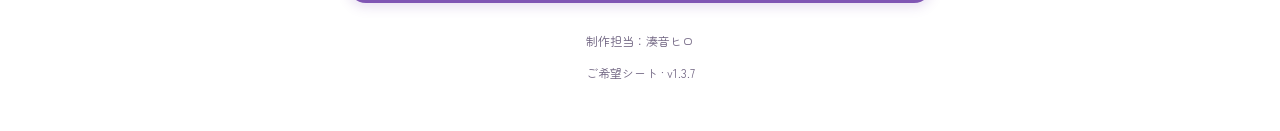
==== commit 34f56080: "Show creator name in public form footer" ====
--- a/index.html
+++ b/index.html
@@ -355,7 +355,7 @@
     <button type="button" class="big-btn primary" id="copyBtn" style="width:100%">内容をコピー</button>
     <button type="button" class="big-btn ghost" id="downloadBtn" style="width:100%;margin-top:8px">控えをダウンロード</button>
   </div>
-  <footer><a href="admin.html">制作担当者の管理画面</a><p>ご希望シート · v1.3.6</p></footer>
+  <footer><p>制作担当：湊音ヒロ</p><p>ご希望シート · v1.3.7</p></footer>
 </div>
 
 <script src="config.js"></script>
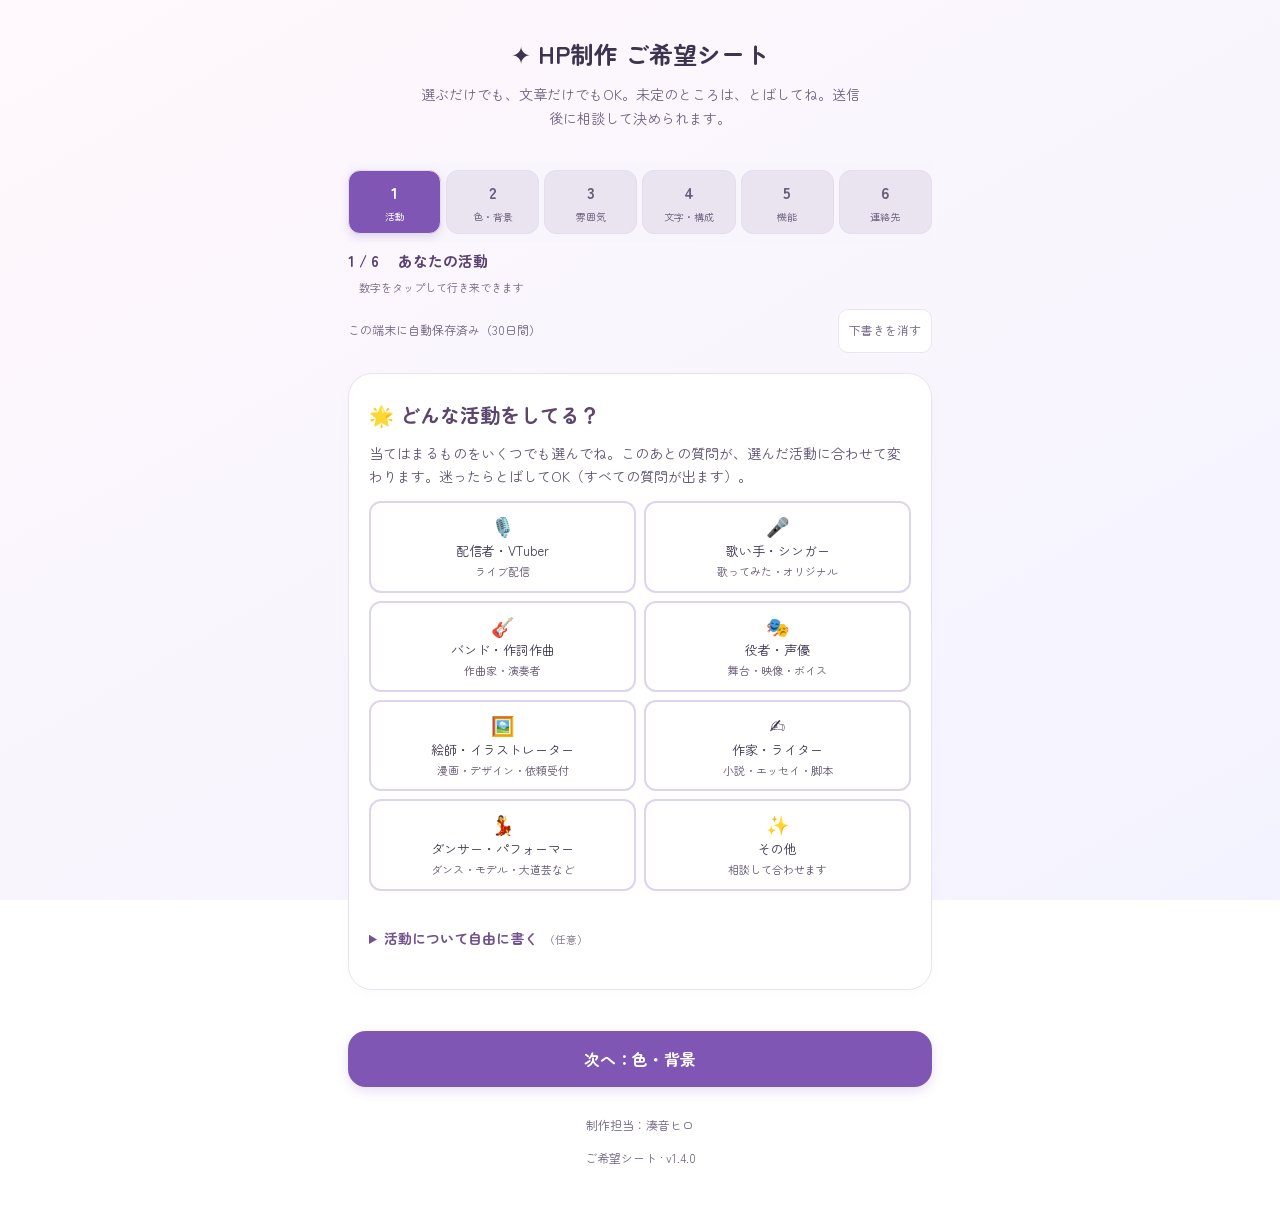
==== commit f86b3c53: "Add activity-type step and adaptive questions (v1.4.0)" ====
--- a/index.html
+++ b/index.html
@@ -132,6 +132,12 @@
 .copybox{text-align:left;background:var(--bg);border-radius:12px;padding:12px;font-size:12px;white-space:pre-wrap;max-height:220px;overflow:auto;margin:12px 0}
 </style>
 <link rel="stylesheet" href="app.css?v=1.3.6">
+<style>
+/* v1.4.0: 6 steps and activity-type groups */
+.steps{grid-template-columns:repeat(6,minmax(0,1fr))}.steps button{font-size:10px;padding-left:1px;padding-right:1px}
+.feat-group{margin-top:16px}.feat-group h4{font-size:14px;margin:0 0 6px;color:#5b476d}.opts span small{font-size:11px}
+#types{margin-top:6px}
+</style>
 </head>
 <body>
 <div id="splash"><div><div class="s">✦</div><p>ご希望シート</p></div></div>
@@ -141,14 +147,33 @@
     <p>選ぶだけでも、文章だけでもOK。未定のところは、とばしてね。送信後に相談して決められます。</p>
   </header>
 
-  <nav class="steps" id="steps" aria-label="入力ステップ"><button type="button" data-step="0" aria-label="1 色・背景へ移動"><b>1</b>色・背景</button><button type="button" data-step="1" aria-label="2 雰囲気へ移動"><b>2</b>雰囲気</button><button type="button" data-step="2" aria-label="3 文字・構成へ移動"><b>3</b>文字・構成</button><button type="button" data-step="3" aria-label="4 機能へ移動"><b>4</b>機能</button><button type="button" data-step="4" aria-label="5 連絡先へ移動"><b>5</b>連絡先</button></nav>
-
-  <p id="stepLabel" class="hint" aria-live="polite">1 / 5　色・背景</p>
+  <nav class="steps" id="steps" aria-label="入力ステップ"><button type="button" data-step="0" aria-label="1 あなたの活動へ移動"><b>1</b>活動</button><button type="button" data-step="1" aria-label="2 色・背景へ移動"><b>2</b>色・背景</button><button type="button" data-step="2" aria-label="3 雰囲気へ移動"><b>3</b>雰囲気</button><button type="button" data-step="3" aria-label="4 文字・構成へ移動"><b>4</b>文字・構成</button><button type="button" data-step="4" aria-label="5 機能へ移動"><b>5</b>機能</button><button type="button" data-step="5" aria-label="6 連絡先へ移動"><b>6</b>連絡先</button></nav>
+
+  <p id="stepLabel" class="hint" aria-live="polite">1 / 6　あなたの活動</p>
   <div class="save-row"><small id="saveState" role="status">この端末に自動保存します</small><button type="button" class="mini-btn" id="clearDraft">下書きを消す</button></div>
   <form id="f" novalidate>
   <div class="honeypot" aria-hidden="true"><label>Website<input name="website" tabindex="-1" autocomplete="off"></label></div>
+    <!-- 0 活動タイプ -->
+    <div class="page on">
+      <div class="card">
+        <h2>🌟 どんな活動をしてる？</h2>
+        <p class="lead">当てはまるものをいくつでも選んでね。このあとの質問が、選んだ活動に合わせて変わります。迷ったらとばしてOK（すべての質問が出ます）。</p>
+        <div class="opts" id="types">
+          <label><input type="checkbox" name="activity_type" value="配信者・VTuber" data-k="streamer"><span><em>🎙️</em>配信者・VTuber<small>ライブ配信</small></span></label>
+          <label><input type="checkbox" name="activity_type" value="歌い手・シンガー" data-k="singer"><span><em>🎤</em>歌い手・シンガー<small>歌ってみた・オリジナル</small></span></label>
+          <label><input type="checkbox" name="activity_type" value="バンド・作詞作曲" data-k="musician"><span><em>🎸</em>バンド・作詞作曲<small>作曲家・演奏者</small></span></label>
+          <label><input type="checkbox" name="activity_type" value="役者・声優" data-k="actor"><span><em>🎭</em>役者・声優<small>舞台・映像・ボイス</small></span></label>
+          <label><input type="checkbox" name="activity_type" value="絵師・イラストレーター" data-k="artist"><span><em>🖼️</em>絵師・イラストレーター<small>漫画・デザイン・依頼受付</small></span></label>
+          <label><input type="checkbox" name="activity_type" value="作家・ライター" data-k="writer"><span><em>✍️</em>作家・ライター<small>小説・エッセイ・脚本</small></span></label>
+          <label><input type="checkbox" name="activity_type" value="ダンサー・パフォーマー" data-k="performer"><span><em>💃</em>ダンサー・パフォーマー<small>ダンス・モデル・大道芸など</small></span></label>
+          <label><input type="checkbox" name="activity_type" value="その他" data-k="other"><span><em>✨</em>その他<small>相談して合わせます</small></span></label>
+        </div>
+<details class="free-field"><summary>活動について自由に書く</summary><label class="sr-only" for="field-activity_other">活動について自由に書く</label><textarea name="activity_other" id="field-activity_other" maxlength="1500" placeholder="例：VTuberのモデルを描いています。ときどき配信もしています。"></textarea></details>
+      </div>
+    </div>
+
     <!-- 1 色 -->
-    <div class="page on">
+    <div class="page">
       <div class="card">
         <h2>🎨 どんな色が好き？</h2>
         <p class="lead">いちばん使いたい色から、3色まで選べるよ。決まっていなければ、そのまま次へ。</p>
@@ -235,45 +260,88 @@
     <div class="page">
       <div class="card">
         <h2>✨ HPでやりたいこと</h2><p class="hint">目的 → 機能 → 更新の順に、必要なところだけ開いてね。すべて任意です。</p>
+        <p class="hint" id="typeBadge"></p>
         <details class="free-field request-purpose"><summary>HPでいちばん伝えたいこと</summary><p class="hint">いちばん大事にしたいことを1つ選んでね。文章だけでもOK。</p><div class="feat">
-          <label><input type="radio" name="site_goal" value="活動を知ってほしい"><div>活動を知ってほしい</div></label>
-          <label><input type="radio" name="site_goal" value="曲を聴いてほしい"><div>曲を聴いてほしい</div></label>
-          <label><input type="radio" name="site_goal" value="配信を見てほしい"><div>配信を見てほしい</div></label>
-          <label><input type="radio" name="site_goal" value="ライブ・イベントに来てほしい"><div>ライブ・イベントに来てほしい</div></label>
-          <label><input type="radio" name="site_goal" value="依頼・問い合わせを増やしたい"><div>依頼・問い合わせを増やしたい</div></label>
-          <label><input type="radio" name="site_goal" value="未定・相談して決めたい"><div>未定・相談して決めたい</div></label>
-        </div><label for="field-site_goal_other">目的や想いを自由に書く</label><textarea name="site_goal_other" id="field-site_goal_other" maxlength="3000" placeholder="例：まず曲を聴いてもらいたい。活動の雰囲気も伝わるHPにしたい。"></textarea></details>
+          <label data-for="all"><input type="radio" name="site_goal" value="活動を知ってほしい"><div>活動を知ってほしい</div></label>
+          <label data-for="artist"><input type="radio" name="site_goal" value="作品を見てほしい"><div>作品を見てほしい</div></label>
+          <label data-for="artist writer musician singer"><input type="radio" name="site_goal" value="作品・グッズを買ってほしい"><div>作品・グッズを買ってほしい</div></label>
+          <label data-for="artist writer actor performer"><input type="radio" name="site_goal" value="依頼・問い合わせを増やしたい"><div>依頼・問い合わせを増やしたい</div></label>
+          <label data-for="actor performer"><input type="radio" name="site_goal" value="出演・オーディションの依頼がほしい"><div>出演・オーディションの依頼がほしい</div></label>
+          <label data-for="writer"><input type="radio" name="site_goal" value="作品を読んでほしい"><div>作品を読んでほしい</div></label>
+          <label data-for="singer musician"><input type="radio" name="site_goal" value="曲を聴いてほしい"><div>曲を聴いてほしい</div></label>
+          <label data-for="streamer"><input type="radio" name="site_goal" value="配信を見てほしい"><div>配信を見てほしい</div></label>
+          <label data-for="singer musician actor performer streamer"><input type="radio" name="site_goal" value="ライブ・イベントに来てほしい"><div>ライブ・イベントに来てほしい</div></label>
+          <label data-for="all"><input type="radio" name="site_goal" value="未定・相談して決めたい"><div>未定・相談して決めたい</div></label>
+        </div><label for="field-site_goal_other">目的や想いを自由に書く</label><textarea name="site_goal_other" id="field-site_goal_other" maxlength="3000" placeholder="例：まず作品を見てもらいたい。活動の雰囲気も伝わるHPにしたい。"></textarea></details>
 
         <details class="free-field request-features"><summary>載せたい機能</summary><p class="hint">選んだ機能は制作の希望です。対応方法は、送信後に相談して決めます。</p>
-        <div class="feat">
-          <label><input type="checkbox" name="features" value="プロフィール・SNSリンク"><div>プロフィール・SNSリンク<small>基本セット</small></div></label>
-          <label><input type="checkbox" name="features" value="今週の配信予定"><div>今週の配信予定<small>配信日時やお知らせを載せたい</small></div></label>
-          <label><input type="checkbox" name="features" value="歌える曲リスト＋リクエスト"><div>歌える曲リスト＋リクエスト箱</div></label>
-          <label><input type="checkbox" name="features" value="匿名メッセージ"><div>匿名メッセージ<small>マシュマロみたいな質問箱</small></div></label>
-          <label><input type="checkbox" name="features" value="Xポスト掲載"><div>Xのポストを載せる</div></label>
-          <label><input type="checkbox" name="features" value="おみくじ・スタンプカード"><div>おみくじ・スタンプカード<small>リスナーが毎日遊べる</small></div></label>
-          <label><input type="checkbox" name="features" value="アプリ化＋オープニング"><div>アプリ化＋オープニング演出<small>ホーム画面にアイコンで置ける</small></div></label>
-        </div>
-        <details class="music-features free-field"><summary>🎵 音楽活動向けの機能も選ぶ</summary><p class="hint">歌い手・シンガー・バンド・作詞作曲などの活動に。必要なものだけ選んでね。</p><div class="feat">
-          <label><input type="checkbox" name="features" value="楽曲・作品紹介"><div>楽曲・作品を紹介したい<small>ジャケット画像・曲の紹介・制作クレジットなど</small></div></label>
-          <label><input type="checkbox" name="features" value="MV・歌唱動画"><div>MV・歌唱動画を載せたい<small>YouTubeの埋め込みや動画へのリンク</small></div></label>
-          <label><input type="checkbox" name="features" value="音楽配信サービスへのリンク"><div>曲を聴ける場所をまとめたい<small>Spotify・Apple Musicなどへのリンク</small></div></label>
-          <label><input type="checkbox" name="features" value="歌詞・楽曲の制作背景"><div>歌詞や曲に込めた想いを載せたい<small>自分の作品の歌詞・制作背景など</small></div></label>
-          <label><input type="checkbox" name="features" value="ライブ・イベント予定"><div>ライブ・イベント予定を載せたい<small>日時・会場・出演情報・過去のライブなど</small></div></label>
-          <label><input type="checkbox" name="features" value="チケット・予約ページへのリンク"><div>チケット・予約ページへ案内したい<small>利用している外部の予約・販売ページへのリンク</small></div></label>
-          <label><input type="checkbox" name="features" value="活動写真・ライブ写真"><div>活動写真・ライブ写真を見せたい<small>アーティスト写真やライブのギャラリー</small></div></label>
-          <label><input type="checkbox" name="features" value="出演・制作依頼の窓口"><div>出演・制作依頼を受け付けたい<small>ライブ出演・歌唱・作詞作曲などの相談窓口</small></div></label>
-        </div><p class="hint">内容や載せ方の希望は、下の自由記述欄に書けます。</p></details>
+        <div class="feat-group"><h4>基本</h4><div class="feat">
+          <label data-for="all"><input type="checkbox" name="features" value="プロフィール・SNSリンク"><div>プロフィール・SNSリンク<small>基本セット</small></div></label>
+          <label data-for="all"><input type="checkbox" name="features" value="お知らせ・ニュース"><div>お知らせ・ニュース<small>更新情報を載せる場所</small></div></label>
+          <label data-for="all"><input type="checkbox" name="features" value="お問い合わせフォーム"><div>お問い合わせフォーム<small>連絡を受け取れる窓口</small></div></label>
+          <label data-for="all"><input type="checkbox" name="features" value="Xポスト掲載"><div>Xのポストを載せる</div></label>
+          <label data-for="all"><input type="checkbox" name="features" value="アプリ化＋オープニング"><div>アプリ化＋オープニング演出<small>ホーム画面にアイコンで置ける</small></div></label>
+        </div></div>
+        <div class="feat-group"><h4>🎙️ 配信</h4><div class="feat">
+          <label data-for="streamer"><input type="checkbox" name="features" value="今週の配信予定"><div>今週の配信予定<small>配信日時やお知らせを載せたい</small></div></label>
+          <label data-for="streamer"><input type="checkbox" name="features" value="配信アーカイブ・ハイライト"><div>配信アーカイブ・ハイライト<small>過去の配信・切り抜き・名場面</small></div></label>
+          <label data-for="streamer singer"><input type="checkbox" name="features" value="歌える曲リスト＋リクエスト"><div>歌える曲リスト＋リクエスト箱</div></label>
+          <label data-for="streamer singer performer"><input type="checkbox" name="features" value="匿名メッセージ"><div>匿名メッセージ<small>マシュマロみたいな質問箱</small></div></label>
+          <label data-for="streamer"><input type="checkbox" name="features" value="おみくじ・スタンプカード"><div>おみくじ・スタンプカード<small>リスナーが毎日遊べる</small></div></label>
+        </div></div>
+        <div class="feat-group"><h4>🎵 音楽</h4><div class="feat">
+          <label data-for="singer musician"><input type="checkbox" name="features" value="楽曲・作品紹介"><div>楽曲・作品を紹介したい<small>ジャケット画像・曲の紹介・制作クレジットなど</small></div></label>
+          <label data-for="singer musician"><input type="checkbox" name="features" value="MV・歌唱動画"><div>MV・歌唱動画を載せたい<small>YouTubeの埋め込みや動画へのリンク</small></div></label>
+          <label data-for="singer musician"><input type="checkbox" name="features" value="音楽配信サービスへのリンク"><div>曲を聴ける場所をまとめたい<small>Spotify・Apple Musicなどへのリンク</small></div></label>
+          <label data-for="singer musician"><input type="checkbox" name="features" value="歌詞・楽曲の制作背景"><div>歌詞や曲に込めた想いを載せたい<small>自分の作品の歌詞・制作背景など</small></div></label>
+        </div></div>
+        <div class="feat-group"><h4>🎭 演技・声</h4><div class="feat">
+          <label data-for="actor"><input type="checkbox" name="features" value="出演歴・経歴一覧"><div>出演歴・経歴一覧<small>舞台・映像・テレビ・ボイス・ナレーションなど</small></div></label>
+          <label data-for="actor performer"><input type="checkbox" name="features" value="出演PR動画"><div>出演PR動画（デモリール）<small>作品や演技の動画クリップ</small></div></label>
+          <label data-for="actor"><input type="checkbox" name="features" value="ボイスサンプル"><div>ボイスサンプル<small>タイプ別の短いボイスデモ</small></div></label>
+          <label data-for="actor performer"><input type="checkbox" name="features" value="宣材写真"><div>宣材写真<small>キャスティングや取材用の写真</small></div></label>
+          <label data-for="actor performer"><input type="checkbox" name="features" value="オーディション・キャスティング窓口"><div>オーディション・キャスティング窓口<small>関係者が連絡しやすい窓口</small></div></label>
+        </div></div>
+        <div class="feat-group"><h4>🖼️ 絵・イラスト</h4><div class="feat">
+          <label data-for="artist"><input type="checkbox" name="features" value="イラストギャラリー・ポートフォリオ"><div>イラストギャラリー・ポートフォリオ<small>作品を整理して見やすく並べる</small></div></label>
+          <label data-for="artist"><input type="checkbox" name="features" value="作品ごとのキャプション・クレジット"><div>作品ごとのキャプション・クレジット<small>タイトル・制作日・使用ツール・依頼主クレジットなど</small></div></label>
+          <label data-for="artist"><input type="checkbox" name="features" value="カテゴリ別の作品一覧"><div>カテゴリ別の作品一覧<small>ファンアート・オリジナル・依頼作品・漫画など</small></div></label>
+          <label data-for="artist"><input type="checkbox" name="features" value="依頼の受付状況"><div>依頼の受付状況（募集中・停止中）<small>空き枠・締切・混雑状況</small></div></label>
+          <label data-for="artist"><input type="checkbox" name="features" value="料金表"><div>料金表<small>種類・サイズ・オプション別の料金</small></div></label>
+          <label data-for="artist"><input type="checkbox" name="features" value="依頼フォーム・連絡先"><div>依頼フォーム・連絡先<small>依頼を送ってもらう窓口</small></div></label>
+          <label data-for="artist"><input type="checkbox" name="features" value="利用規約・二次利用ルール"><div>利用規約・二次利用ルール<small>依頼者やファンが使える範囲・禁止事項</small></div></label>
+          <label data-for="artist"><input type="checkbox" name="features" value="依頼の流れ・FAQ"><div>依頼の流れ・よくある質問<small>注文・支払い・納品の流れ</small></div></label>
+          <label data-for="artist"><input type="checkbox" name="features" value="制作過程・メイキング"><div>制作過程・メイキング<small>ラフ・タイムラプス・裏話など</small></div></label>
+          <label data-for="artist"><input type="checkbox" name="features" value="閲覧注意作品の年齢確認"><div>閲覧注意作品の年齢確認<small>センシティブな作品の前に確認画面を出す</small></div></label>
+          <label data-for="artist"><input type="checkbox" name="features" value="無料配布"><div>無料配布<small>アイコン・壁紙・フリー素材など</small></div></label>
+          <label data-for="artist"><input type="checkbox" name="features" value="イベント・頒布情報"><div>イベント・頒布情報<small>即売会・スペース番号・新刊やグッズ情報</small></div></label>
+        </div></div>
+        <div class="feat-group"><h4>✍️ 執筆</h4><div class="feat">
+          <label data-for="writer"><input type="checkbox" name="features" value="作品一覧（あらすじ付き）"><div>作品一覧（あらすじ付き）<small>書籍・小説・シリーズを短い紹介付きで</small></div></label>
+          <label data-for="writer"><input type="checkbox" name="features" value="試し読み・サンプル"><div>試し読み・サンプル<small>買う前に読んでもらえる冒頭部分など</small></div></label>
+          <label data-for="writer"><input type="checkbox" name="features" value="メルマガ・更新通知の登録"><div>メルマガ・更新通知の登録<small>読者に更新を届ける登録窓口</small></div></label>
+        </div></div>
+        <div class="feat-group"><h4>📅 ライブ・依頼・販売</h4><div class="feat">
+          <label data-for="singer musician actor performer streamer"><input type="checkbox" name="features" value="ライブ・イベント予定"><div>ライブ・イベント予定を載せたい<small>日時・会場・出演情報・過去のライブなど</small></div></label>
+          <label data-for="singer musician actor performer"><input type="checkbox" name="features" value="チケット・予約ページへのリンク"><div>チケット・予約ページへ案内したい<small>利用している外部の予約・販売ページへのリンク</small></div></label>
+          <label data-for="singer musician actor performer"><input type="checkbox" name="features" value="活動写真・ライブ写真"><div>活動写真・ライブ写真を見せたい<small>アーティスト写真やライブのギャラリー</small></div></label>
+          <label data-for="singer musician actor performer writer"><input type="checkbox" name="features" value="出演・制作依頼の窓口"><div>出演・制作依頼を受け付けたい<small>出演・歌唱・作詞作曲・執筆などの相談窓口</small></div></label>
+          <label data-for="artist writer musician singer streamer performer actor"><input type="checkbox" name="features" value="ショップ・販売ページへのリンク"><div>ショップ・販売ページへのリンク<small>BOOTH・Skeb・BASE・書店ページなど</small></div></label>
+        </div></div>
         <label class="q" for="field-features_other">必要な機能・使い方を自由に書く<span class="optional">任意</span></label>
-        <textarea maxlength="3000" name="features_other" id="field-features_other" placeholder="例：新曲のMVをトップに。作品ごとに歌詞を開けるようにして、ライブ予定から予約ページへ進めるようにしたい。"></textarea></details>
+        <textarea maxlength="3000" name="features_other" id="field-features_other" placeholder="例：新作をトップに。作品ごとに説明を開けるようにして、お知らせから問い合わせフォームへ進めるようにしたい。"></textarea></details>
         <details class="free-field request-updates"><summary>公開後、自分で更新したいもの</summary><p class="hint">いくつでも選べます。未定なら空欄でOK。更新をお任せしたい場合も、下に書いてね。</p><div class="feat">
-          <label><input type="checkbox" name="update_items" value="お知らせ"><div>お知らせ</div></label>
-          <label><input type="checkbox" name="update_items" value="ライブ・イベント予定"><div>ライブ・イベント予定</div></label>
-          <label><input type="checkbox" name="update_items" value="楽曲・作品"><div>楽曲・作品</div></label>
-          <label><input type="checkbox" name="update_items" value="配信予定"><div>配信予定</div></label>
-          <label><input type="checkbox" name="update_items" value="写真・プロフィール"><div>写真・プロフィール</div></label>
-          <label><input type="checkbox" name="update_items" value="SNS・リンク"><div>SNS・リンク</div></label>
-        </div><label for="field-update_other">更新の希望を自由に書く</label><textarea name="update_other" id="field-update_other" maxlength="3000" placeholder="例：ライブ予定と新曲はスマホから自分で更新したい。ほかは更新をお願いしたい。"></textarea></details>
+          <label data-for="all"><input type="checkbox" name="update_items" value="お知らせ"><div>お知らせ</div></label>
+          <label data-for="all"><input type="checkbox" name="update_items" value="写真・プロフィール"><div>写真・プロフィール</div></label>
+          <label data-for="all"><input type="checkbox" name="update_items" value="SNS・リンク"><div>SNS・リンク</div></label>
+          <label data-for="streamer"><input type="checkbox" name="update_items" value="配信予定"><div>配信予定</div></label>
+          <label data-for="singer musician actor performer streamer"><input type="checkbox" name="update_items" value="ライブ・イベント予定"><div>ライブ・イベント予定</div></label>
+          <label data-for="singer musician"><input type="checkbox" name="update_items" value="楽曲・作品"><div>楽曲・作品</div></label>
+          <label data-for="actor writer performer"><input type="checkbox" name="update_items" value="出演歴・作品"><div>出演歴・作品</div></label>
+          <label data-for="artist"><input type="checkbox" name="update_items" value="イラスト・ギャラリー"><div>イラスト・ギャラリー</div></label>
+          <label data-for="artist"><input type="checkbox" name="update_items" value="依頼の受付状況の更新"><div>依頼の受付状況</div></label>
+          <label data-for="artist writer musician singer"><input type="checkbox" name="update_items" value="ショップ・グッズ情報"><div>ショップ・グッズ情報</div></label>
+        </div><label for="field-update_other">更新の希望を自由に書く</label><textarea name="update_other" id="field-update_other" maxlength="3000" placeholder="例：ギャラリーと予定はスマホから自分で更新したい。ほかは更新をお願いしたい。"></textarea></details>
       </div>
     </div>
 
@@ -287,15 +355,24 @@
         <input type="text" maxlength="300" name="contact" id="field-contact" required placeholder="@xxxx">
         <label class="q">活動している場所</label>
         <div class="chips">
-          <label><input type="checkbox" name="platform" value="Mirrativ"><span>Mirrativ</span></label>
-          <label><input type="checkbox" name="platform" value="YouTube"><span>YouTube</span></label>
-          <label><input type="checkbox" name="platform" value="TikTok"><span>TikTok</span></label>
-          <label><input type="checkbox" name="platform" value="IRIAM"><span>IRIAM</span></label>
-          <label><input type="checkbox" name="platform" value="Twitch"><span>Twitch</span></label>
-          <label><input type="checkbox" name="platform" value="ColorSing"><span>ColorSing</span></label>
-          <label><input type="checkbox" name="platform" value="ライブ・イベント"><span>ライブ・イベント</span></label>
-          <label><input type="checkbox" name="platform" value="音楽配信サービス"><span>音楽配信サービス</span></label>
-          <label><input type="checkbox" name="platform" value="その他"><span>その他</span></label>
+          <label data-for="all"><input type="checkbox" name="platform" value="X"><span>X</span></label>
+          <label data-for="all"><input type="checkbox" name="platform" value="Instagram"><span>Instagram</span></label>
+          <label data-for="all"><input type="checkbox" name="platform" value="YouTube"><span>YouTube</span></label>
+          <label data-for="all"><input type="checkbox" name="platform" value="TikTok"><span>TikTok</span></label>
+          <label data-for="all"><input type="checkbox" name="platform" value="Bluesky"><span>Bluesky</span></label>
+          <label data-for="streamer singer"><input type="checkbox" name="platform" value="Mirrativ"><span>Mirrativ</span></label>
+          <label data-for="streamer"><input type="checkbox" name="platform" value="IRIAM"><span>IRIAM</span></label>
+          <label data-for="streamer"><input type="checkbox" name="platform" value="Twitch"><span>Twitch</span></label>
+          <label data-for="streamer singer"><input type="checkbox" name="platform" value="ツイキャス"><span>ツイキャス</span></label>
+          <label data-for="streamer singer"><input type="checkbox" name="platform" value="ColorSing"><span>ColorSing</span></label>
+          <label data-for="singer musician"><input type="checkbox" name="platform" value="音楽配信サービス"><span>音楽配信サービス</span></label>
+          <label data-for="singer musician actor performer streamer"><input type="checkbox" name="platform" value="ライブ・イベント"><span>ライブ・イベント</span></label>
+          <label data-for="artist writer"><input type="checkbox" name="platform" value="pixiv"><span>pixiv</span></label>
+          <label data-for="artist writer"><input type="checkbox" name="platform" value="BOOTH・Skeb"><span>BOOTH・Skeb</span></label>
+          <label data-for="artist writer"><input type="checkbox" name="platform" value="FANBOX・Patreon・Ko-fi"><span>FANBOX・Patreon・Ko-fi</span></label>
+          <label data-for="writer"><input type="checkbox" name="platform" value="小説投稿サイト・note"><span>小説投稿サイト・note</span></label>
+          <label data-for="actor performer"><input type="checkbox" name="platform" value="事務所・所属ページ"><span>事務所・所属ページ</span></label>
+          <label data-for="all"><input type="checkbox" name="platform" value="その他"><span>その他</span></label>
         </div>
 <details class="free-field"><summary>活動場所を自由に書く</summary><label class="sr-only" for="field-platform_other">活動場所を自由に書く</label><textarea name="platform_other" id="field-platform_other" maxlength="3000" placeholder="例：ツイキャスとYouTube。今後はライブ活動もしたい。"></textarea></details>
         <label class="q" for="field-agency">事務所・グループ</label>
@@ -355,7 +432,7 @@
     <button type="button" class="big-btn primary" id="copyBtn" style="width:100%">内容をコピー</button>
     <button type="button" class="big-btn ghost" id="downloadBtn" style="width:100%;margin-top:8px">控えをダウンロード</button>
   </div>
-  <footer><p>制作担当：湊音ヒロ</p><p>ご希望シート · v1.3.7</p></footer>
+  <footer><p>制作担当：湊音ヒロ</p><p>ご希望シート · v1.4.0</p></footer>
 </div>
 
 <script src="config.js"></script>
@@ -438,7 +515,7 @@
   
   document.querySelector(".text-preview-notice").hidden=false;
   document.querySelector(".text-preview-notice").textContent=textOnly?"文章で書いた希望をそのまま送信します。自由記述からプレビューを自動生成する機能はありません。":"プレビューは選択肢を反映した参考イメージです。自由記述の希望は自動反映されませんが、文章のまま送信されます。";
-  $("previewDetails").hidden=textOnly || cur!==5;
+  $("previewDetails").hidden=textOnly || cur!==6;
   const c1 = colors[0]?.hex || "#f6a8c8";
   const c3 = colors[2]?.hex || colors[1]?.hex || "#c3a2ee";
   const c2 = colors[1] ? mix(colors[1].hex, .75) : mix(c1, .85);
@@ -504,12 +581,13 @@
   f.deadline_date.style.display = e.target.value === "日付を指定" ? "block" : "none";
 });
 
-const MULTI = ["platform","mood","motif","features","update_items"];
-function hasChoices(){return colors.length>0 || !!f.querySelector('input[name=bg]:checked,input[name=font]:checked,input[name=layout]:checked,input[name=mood]:checked,input[name=motif]:checked,input[name=features]:checked,input[name=platform]:checked,input[name=assets]:checked,input[name=site_goal]:checked,input[name=update_items]:checked') || !!f.deadline.value;}
+const MULTI = ["platform","mood","motif","features","update_items","activity_type"];
+function hasChoices(){return colors.length>0 || !!f.querySelector('input[name=bg]:checked,input[name=font]:checked,input[name=layout]:checked,input[name=mood]:checked,input[name=motif]:checked,input[name=features]:checked,input[name=platform]:checked,input[name=assets]:checked,input[name=site_goal]:checked,input[name=update_items]:checked,input[name=activity_type]:checked') || !!f.deadline.value;}
 function collect(){
   const fd = new FormData(f), o = {};
+  const hid = new Set([...f.querySelectorAll("[hidden] input:checked")].map(x => x.name + "\u0000" + x.value));
   for (const k of new Set(fd.keys())) {
-    const v = fd.getAll(k).filter(x => x !== "");
+    const v = fd.getAll(k).filter(x => x !== "" && !hid.has(k + "\u0000" + x));
     o[k] = MULTI.includes(k) ? v : (v[0] || "");
   }
   o.colors = colors.map((c,i) => `${["1番目","2番目","3番目"][i]}：${c.name}（${c.hex}）`);
@@ -521,11 +599,26 @@
   return o;
 }
 
-const LABELS = {site_goal:"HPでいちばん伝えたいこと",site_goal_other:"HPの目的・想い（自由記述）",update_items:"自分で更新したいもの",update_other:"更新の希望（自由記述）",input_mode:"希望の伝え方",color_notes:"色の希望（自由記述）",bg_notes:"背景の希望（自由記述）",mood_notes:"雰囲気（自由記述）",font_notes:"文字（自由記述）",layout_notes:"ページ構成（自由記述）",platform_other:"活動場所（自由記述）",deadline_other:"希望時期（自由記述）",assets_other:"素材（自由記述）",name:"活動名",contact:"連絡先",platform:"活動場所",agency:"事務所",profile_url:"プロフィールページ",
+const LABELS = {activity_type:"活動タイプ",activity_other:"活動について（自由記述）",site_goal:"HPでいちばん伝えたいこと",site_goal_other:"HPの目的・想い（自由記述）",update_items:"自分で更新したいもの",update_other:"更新の希望（自由記述）",input_mode:"希望の伝え方",color_notes:"色の希望（自由記述）",bg_notes:"背景の希望（自由記述）",mood_notes:"雰囲気（自由記述）",font_notes:"文字（自由記述）",layout_notes:"ページ構成（自由記述）",platform_other:"活動場所（自由記述）",deadline_other:"希望時期（自由記述）",assets_other:"素材（自由記述）",name:"活動名",contact:"連絡先",platform:"活動場所",agency:"事務所",profile_url:"プロフィールページ",
   colors:"色",bg:"背景",ng_color:"NGの色",mood:"雰囲気",motif:"モチーフ",motif_other:"ほかのモチーフ",ng_motif:"NGモチーフ",
   font:"文字",layout:"つくり",reference:"参考",features:"ほしい機能",features_other:"ほかにほしいもの",
   deadline:"希望時期",assets:"素材",message:"メッセージ"};
 const esc = s => String(s).replace(/[&<>"']/g, c => ({"&":"&amp;","<":"&lt;",">":"&gt;",'"':"&quot;","'":"&#39;"}[c]));
+function toPayload(o){
+  // 送信APIが受け付ける項目は固定のため、活動タイプは既存の項目にまとめて送る。
+  const p = {...o}, types = p.activity_type || [];
+  delete p.activity_type; delete p.activity_other;
+  p.input_mode = ((p.input_mode || "") + (types.length ? " | 活動タイプ: " + types.join("、") : "")).slice(0, 290);
+  if (o.activity_other) p.message = ("活動（自由記述）：" + o.activity_other + (p.message ? "\n\n" + p.message : "")).slice(0, 3000);
+  return p;
+}
+function applyTypes(){
+  const sel = new Set([...f.querySelectorAll("input[name=activity_type]:checked")].map(x => x.dataset.k)); sel.delete("other");
+  document.querySelectorAll("[data-for]").forEach(el => { const t = el.dataset.for.split(" "); el.hidden = !(sel.size === 0 || t.includes("all") || t.some(k => sel.has(k))); });
+  document.querySelectorAll(".feat-group").forEach(g => { g.hidden = !g.querySelector("[data-for]:not([hidden])"); });
+  const names = [...f.querySelectorAll("input[name=activity_type]:checked")].filter(x => x.dataset.k !== "other").map(x => x.value);
+  $("typeBadge").textContent = names.length ? "選んだ活動に合わせて表示中：" + names.join("、") + "（ステップ1でいつでも変えられます）" : "すべての項目を表示中です。ステップ1で活動を選ぶと、合うものだけに絞れます。";
+}
 const fmt = v => Array.isArray(v) ? v.join("、") : v;
 
 function asText(o){
@@ -535,7 +628,7 @@
 }
 function renderConfirm(){
   const o=collect();
-  const groups=[['🎨 色・背景',['colors','color_notes','bg','bg_notes','ng_color']],['🧸 雰囲気',['mood','mood_notes','motif','motif_other','ng_motif']],['🔤 文字・構成',['font','font_notes','layout','layout_notes','reference']],['✨ 目的・機能・更新',['site_goal','site_goal_other','features','features_other','update_items','update_other']],['💌 連絡先など',['name','contact','platform','platform_other','agency','profile_url','deadline','deadline_other','assets','assets_other','message']]];
+  const groups=[['🌟 あなたの活動',['activity_type','activity_other']],['🎨 色・背景',['colors','color_notes','bg','bg_notes','ng_color']],['🧸 雰囲気',['mood','mood_notes','motif','motif_other','ng_motif']],['🔤 文字・構成',['font','font_notes','layout','layout_notes','reference']],['✨ 目的・機能・更新',['site_goal','site_goal_other','features','features_other','update_items','update_other']],['💌 連絡先など',['name','contact','platform','platform_other','agency','profile_url','deadline','deadline_other','assets','assets_other','message']]];
   let h='<h2>💌 この内容で送っていい？</h2><p class="lead">直したいところは「修正」へ。空欄の希望は、あとで相談して決められるよ。</p>';
   groups.forEach(([title,keys],i)=>{const rows=keys.filter(k=>fmt(o[k]));h+=`<section class="review-group"><div class="review-heading"><h3>${title}</h3><button type="button" class="mini-btn" data-edit="${i}" aria-label="${title}を修正">修正</button></div>`+(rows.length?'<dl>'+rows.map(k=>`<dt>${LABELS[k]}</dt><dd>${esc(fmt(o[k]))}</dd>`).join('')+'</dl>':'<p class="hint">まだ決まっていない・あとで相談</p>')+'</section>';});
   h+='<p class="submission-note">これはHP制作の相談を送るフォームです。送信後、制作担当者が希望を確認し、入力した連絡先へご連絡します。内容や対応方法は相談して決めます。</p>';
@@ -545,11 +638,11 @@
 
 function show(i,move=true){
   pages[cur].classList.remove("on"); cur = i; pages[cur].classList.add("on");
-  dots.forEach((d,j) => {d.classList.toggle("on", j <= cur);d.classList.toggle("current",j===Math.min(cur,4));if(j===Math.min(cur,4))d.setAttribute("aria-current","step");else d.removeAttribute("aria-current");});
+  dots.forEach((d,j) => {d.classList.toggle("on", j <= cur);d.classList.toggle("current",j===Math.min(cur,5));if(j===Math.min(cur,5))d.setAttribute("aria-current","step");else d.removeAttribute("aria-current");});
   back.style.display = cur ? "block" : "none";
   const last = cur === pages.length - 1;
-  next.textContent = last ? "この内容で相談を送信する" : cur===4?"送る内容を確認する":`次へ：${["","雰囲気","文字・構成","機能","連絡先"][cur+1]}`;
-  $("stepLabel").textContent = last?"送信前の確認":`${cur+1} / 5　 ${["色・背景","モチーフ・雰囲気","文字とつくり","目的・機能・更新","あなたについて"][cur]}`;
+  next.textContent = last ? "この内容で相談を送信する" : cur===5?"送る内容を確認する":`次へ：${["","色・背景","雰囲気","文字・構成","機能","連絡先"][cur+1]}`;
+  $("stepLabel").textContent = last?"送信前の確認":`${cur+1} / 6　 ${["あなたの活動","色・背景","モチーフ・雰囲気","文字とつくり","目的・機能・更新","あなたについて"][cur]}`;
   $("stepLabel").classList.toggle("at-review",last);
   $("previewDetails").hidden=true; $("previewDetails").open=false;
   if (last){renderConfirm();$("previewDetails").hidden=!hasChoices();}
@@ -563,7 +656,7 @@
   const scope=all?f:pages[cur];
   const bad=[...scope.querySelectorAll("[required],input[type=url]")].find(el=>el.required?(el.type==="checkbox"?!el.checked:!el.value.trim()||!el.checkValidity()):!el.checkValidity());
   if(bad){const pi=pages.findIndex(p=>p.contains(bad));if(pi>=0&&pi!==cur)show(pi);err.textContent=bad.type==="checkbox"?"個人情報の取り扱いへの同意を確認してください":bad.type==="url"?"URLは https:// から入力してください":"必須項目・入力内容を確認してください";bad.focus();return false;}
-  if(f.deadline.value==="日付を指定"&&!f.deadline_date.value){if(cur!==4)show(4);err.textContent="希望日付を入力してください";f.deadline_date.focus();return false;}
+  if(f.deadline.value==="日付を指定"&&!f.deadline_date.value){if(cur!==5)show(5);err.textContent="希望日付を入力してください";f.deadline_date.focus();return false;}
   return true;
 }
 let sending=false;
@@ -571,17 +664,17 @@
 f.addEventListener("input",resetReview); f.addEventListener("change",resetReview);
 back.onclick = () => {if(!sending){resetReview();show(cur - 1);}};
 next.onclick = async () => {
-  if(sending||!validate(cur>=4))return;
+  if(sending||!validate(cur>=5))return;
   if(cur<pages.length-1)return show(cur+1);
   renderConfirm();
-  const o=collect();o.consent=true;
-  const body=JSON.stringify(o);
+  const o=collect();const payload=toPayload(o);payload.consent=true;
+  const body=JSON.stringify(payload);
   if(new TextEncoder().encode(body).length>22000){err.textContent="全体の入力内容が長すぎます。文章を少し短くしてから送信してください。";return;}
   if(pending?.body!==body)pending={id:crypto.randomUUID(),body};
   saveDraft();sending=true;dots.forEach(b=>b.disabled=true);[...f.elements].forEach(el=>el.disabled=true);$("clearDraft").disabled=true;next.disabled=back.disabled=true;next.textContent="送信中…";err.textContent="保存結果を確認しています。しばらくお待ちください";
   const controller=new AbortController(), timeout=setTimeout(()=>controller.abort(),20000);
   try {
-    const res=await fetch(SUPABASE_URL+"/functions/v1/hp-request-submit",{method:"POST",headers:{"Content-Type":"application/json",apikey:SUPABASE_ANON_KEY,Authorization:"Bearer "+HP_CONFIG.publicJwt},body:JSON.stringify({id:pending.id,data:o,website:f.website.value}),signal:controller.signal});
+    const res=await fetch(SUPABASE_URL+"/functions/v1/hp-request-submit",{method:"POST",headers:{"Content-Type":"application/json",apikey:SUPABASE_ANON_KEY,Authorization:"Bearer "+HP_CONFIG.publicJwt},body:JSON.stringify({id:pending.id,data:payload,website:f.website.value}),signal:controller.signal});
     const result=await res.json();
     if(!res.ok||result.id!==pending.id||!result.created_at)throw new Error(result.error||"保存を確認できませんでした");
     f.hidden=true;f.style.display="none";$("steps").hidden=true;$("stepLabel").hidden=true;$("done").style.display="block";
@@ -606,7 +699,7 @@
 const DRAFT_KEY="hp_request_draft_v1";
 let pending=null, restoring=true;
 function saveDraft(){if(restoring||sending)return;try{const fields=[...f.elements].filter(x=>x.name&&x.name!=="website").map(x=>({name:x.name,value:x.value,checked:x.checked,type:x.type}));localStorage.setItem(DRAFT_KEY,JSON.stringify({fields,colors,step:cur,pending,savedAt:Date.now()}));$("saveState").textContent="この端末に自動保存済み（30日間）";}catch{$("saveState").textContent="この端末では自動保存できません。画面を閉じずに入力してください";}}
-try{const d=JSON.parse(localStorage.getItem(DRAFT_KEY)||"null");if(d&&Date.now()-d.savedAt<30*86400000){const wasTextOnly=(d.fields||[]).some(v=>v.name==="input_mode"&&v.value==="文章だけ"&&v.checked);if(wasTextOnly)colors=[];for(const v of d.fields||[]){if(wasTextOnly&&["bg","mood","motif","font","layout","features","platform","deadline","deadline_date","assets"].includes(v.name))continue;for(const el of [...f.elements].filter(el=>el.name===v.name)){if(el.type==="checkbox"||el.type==="radio"){if(el.value===v.value)el.checked=!!v.checked;}else el.value=v.value;}}colors=(wasTextOnly?[]:d.colors||[]).filter(c=>/^#[0-9a-f]{6}$/i.test(c.hex)).slice(0,3);pending=d.pending;cur=0;show(Math.max(0,Math.min(5,d.step||0)),false);}else if(d){localStorage.removeItem(DRAFT_KEY);}}catch{}
+try{const d=JSON.parse(localStorage.getItem(DRAFT_KEY)||"null");if(d&&Date.now()-d.savedAt<30*86400000){const wasTextOnly=(d.fields||[]).some(v=>v.name==="input_mode"&&v.value==="文章だけ"&&v.checked);if(wasTextOnly)colors=[];for(const v of d.fields||[]){if(wasTextOnly&&["bg","mood","motif","font","layout","features","platform","deadline","deadline_date","assets"].includes(v.name))continue;for(const el of [...f.elements].filter(el=>el.name===v.name)){if(el.type==="checkbox"||el.type==="radio"){if(el.value===v.value)el.checked=!!v.checked;}else el.value=v.value;}}colors=(wasTextOnly?[]:d.colors||[]).filter(c=>/^#[0-9a-f]{6}$/i.test(c.hex)).slice(0,3);pending=d.pending;cur=0;show(Math.max(0,Math.min(6,d.step||0)),false);}else if(d){localStorage.removeItem(DRAFT_KEY);}}catch{}
 restoring=false;
 f.deadline_date.style.display=f.deadline.value==="日付を指定"?"block":"none";
 f.addEventListener("input",saveDraft); f.addEventListener("change",saveDraft);
@@ -624,6 +717,7 @@
 for(const name of ["deadline","deadline_date"]){const el=f.elements.namedItem(name);el.classList.add("choice-area");if(el.previousElementSibling?.matches("label.q"))el.previousElementSibling.classList.add("choice-area");}
 
 for(const el of f.querySelectorAll("details.free-field"))el.open=!!el.querySelector("textarea")?.value;
+applyTypes();f.addEventListener("change",applyTypes);
 renderColors();updatePreview();show(cur,false);
 
 // ---- app (PWA) ----
